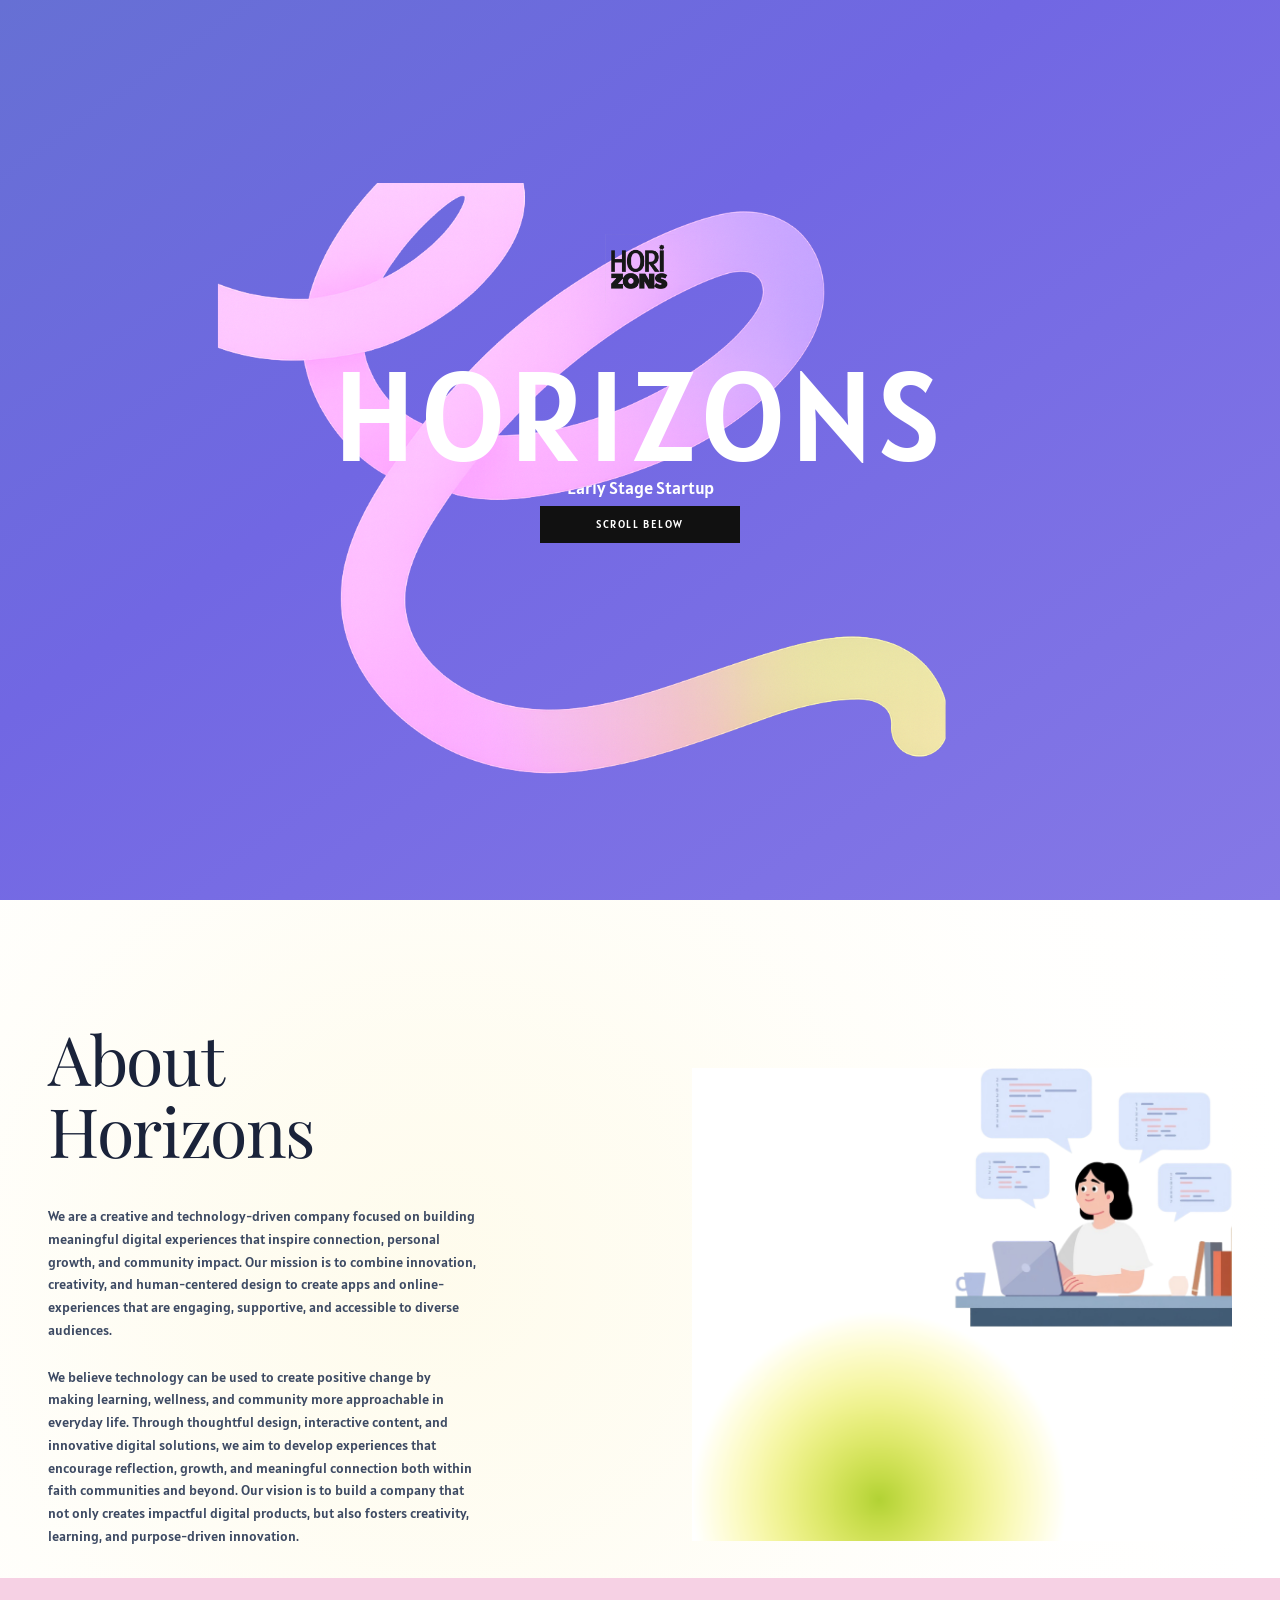
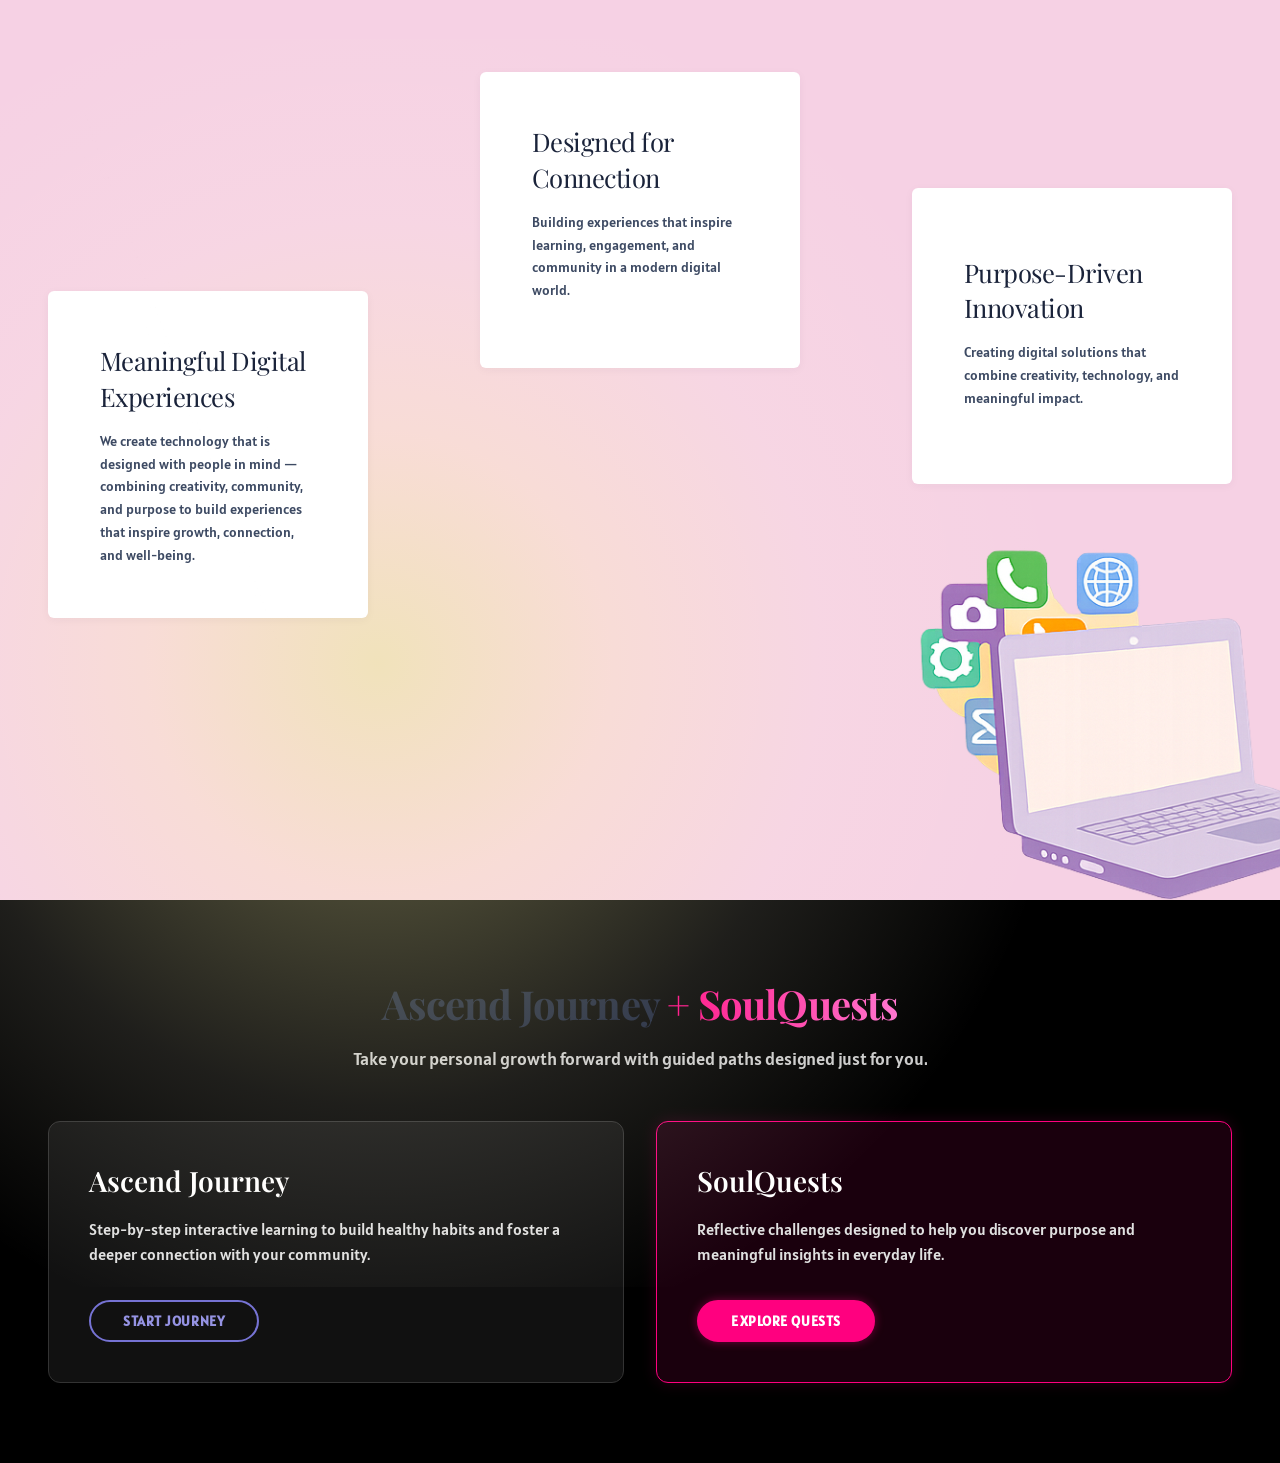
==== index.html @ df5b0296 "Add Ascend Journey section styles" ====
<!DOCTYPE html>
<html lang="en">
  <head>
    <meta charset="UTF-8">
    <meta name="viewport" content="width=device-width, initial-scale=1.0">
    <meta
      name="description"
      content="Horizons — an early stage startup building meaningful digital experiences."
    >
    <title>Horizons</title>

    <link rel="preconnect" href="https://fonts.googleapis.com">
    <link rel="preconnect" href="https://fonts.gstatic.com" crossorigin>
    <link
      href="https://fonts.googleapis.com/css2?family=Alatsi&family=Playfair+Display:wght@400;600;700&display=swap"
      rel="stylesheet"
    >

    <link rel="stylesheet" href="css/variables.css">
    <link rel="stylesheet" href="css/style.css">
    <link rel="stylesheet" href="css/components.css">
    <link rel="stylesheet" href="css/animations.css">
    <link rel="stylesheet" href="css/responsive.css">
  </head>
  <body>
    <main id="main-content">
      <section class="hero" id="hero" aria-labelledby="hero-heading">
        <div class="hero__inner">
          <a class="hero__logo" href="#hero" aria-label="Horizons — back to top">
            <img
              src="assets/images/horizons-logo.png"
              alt="Horizons logo"
              width="56"
              height="56"
            >
          </a>

          <div class="hero__content animate-fade-in">
            <div class="hero__visual">
              <img
                class="hero__ribbon"
                src="assets/images/horizons-brand-shape.png"
                alt=""
                aria-hidden="true"
                width="720"
                height="520"
              >
              <h1 class="hero__title" id="hero-heading">Horizons</h1>
            </div>

            <p class="hero__subtitle">Early Stage Startup</p>

            <a
              class="btn btn--hero btn-hover-transition"
              href="#about-horizons"
            >
              Scroll Below
            </a>
          </div>
        </div>
      </section>

      <section class="about" id="about-horizons" aria-labelledby="about-heading">
        <div class="about__glow" aria-hidden="true"></div>

        <div class="container about__inner">
          <div class="about__content">
            <h2 class="about__heading" id="about-heading">
              <span class="about__heading-line">About</span>
              <span class="about__heading-line">Horizons</span>
            </h2>

            <div class="about__text">
              <p>
                We are a creative and technology-driven company focused on building
                meaningful digital experiences that inspire connection, personal
                growth, and community impact. Our mission is to combine innovation,
                creativity, and human-centered design to create apps and
                online-experiences that are engaging, supportive, and accessible to
                diverse audiences.
              </p>
              <p>
                We believe technology can be used to create positive change by
                making learning, wellness, and community more approachable in
                everyday life. Through thoughtful design, interactive content, and
                innovative digital solutions, we aim to develop experiences that
                encourage reflection, growth, and meaningful connection both within
                faith communities and beyond. Our vision is to build a company that
                not only creates impactful digital products, but also fosters
                creativity, learning, and purpose-driven innovation.
              </p>
            </div>
          </div>

          <figure class="about__media">
            <img
              src="assets/images/about-horizons-illustration.png"
              alt="Illustration of a developer working at a desk with code on screen"
              width="560"
              height="520"
              class="about__illustration"
            >
          </figure>
        </div>
      </section>

      <section class="features" id="features" aria-label="Horizons feature highlights">
        <div class="features__art features__art--phone" aria-hidden="true">
          <img
            class="features__decor"
            src="assets/images/feature-laptop.png"
            alt=""
            width="1536"
            height="1024"
          >
        </div>

        <div class="features__art features__art--laptop" aria-hidden="true">
          <img
            class="features__decor"
            src="assets/images/feature-laptop.png"
            alt=""
            width="1536"
            height="1024"
          >
        </div>

        <div class="container features__inner">
          <div class="features__grid">
            <article class="feature-card feature-card--left animate-card">
              <h3 class="feature-card__title">Meaningful Digital Experiences</h3>
              <p class="feature-card__body">
                We create technology that is designed with people in mind —
                combining creativity, community, and purpose to build experiences
                that inspire growth, connection, and well-being.
              </p>
            </article>

            <article class="feature-card feature-card--center animate-card">
              <h3 class="feature-card__title">Designed for Connection</h3>
              <p class="feature-card__body">
                Building experiences that inspire learning, engagement, and
                community in a modern digital world.
              </p>
            </article>

            <article class="feature-card feature-card--right animate-card">
              <h3 class="feature-card__title">Purpose-Driven Innovation</h3>
              <p class="feature-card__body">
                Creating digital solutions that combine creativity, technology,
                and meaningful impact.
              </p>
            </article>
          </div>
        </div>
      </section>

      <!-- Ascend Journey & SoulQuests Section -->
<section class="ascend-quests" id="ascend-journey" aria-labelledby="ascend-heading">
  <div class="container ascend-quests__inner">
    
    <!-- Section Header -->
    <div class="ascend-quests__header">
      <h2 class="ascend-quests__title" id="ascend-heading">
        Ascend Journey <span class="text-gradient-pink">+ SoulQuests</span>
      </h2>
      <p class="ascend-quests__subtitle">
        Take your personal growth forward with guided paths designed just for you.
      </p>
    </div>

    <!-- Cards Grid -->
    <div class="ascend-quests__grid">
      
      <!-- Ascend Journey Card -->
      <article class="quest-card quest-card--dark">
        <h3 class="quest-card__title">Ascend Journey</h3>
        <p class="quest-card__body">
          Step-by-step interactive learning to build healthy habits and foster a deeper connection with your community.
        </p>
        <a href="#ascend" class="btn btn--outline">Start Journey</a>
      </article>

      <!-- SoulQuests Card -->
      <article class="quest-card quest-card--neon">
        <h3 class="quest-card__title">SoulQuests</h3>
        <p class="quest-card__body">
          Reflective challenges designed to help you discover purpose and meaningful insights in everyday life.
        </p>
        <a href="#quests" class="btn btn--neon-fill">Explore Quests</a>
      </article>

    </div>
  </div>
</section>

    </main>

    <script src="js/main.js" defer></script>
  </body>
</html>
---- css/variables.css ----
/**
 * Horizons Design System — CSS Custom Properties
 * Bright, editorial startup palette aligned with the landing page reference.
 */

:root {
  /* -------------------------------------------------------------------------
     Primary Colors
     ------------------------------------------------------------------------- */
  --color-primary: #7673d4;
  --color-primary-light: #9593e3;
  --color-primary-dark: #5553a8;
  --color-primary-muted: rgba(118, 115, 212, 0.12);

  /* -------------------------------------------------------------------------
     Background Colors
     ------------------------------------------------------------------------- */
  --color-bg-white: #ffffff;
  --color-bg-off-white: #faf9f7;
  --color-bg-primary: var(--color-bg-white);
  --color-bg-secondary: var(--color-bg-off-white);
  --color-bg-tertiary: #f5f3f0;
  --color-bg-elevated: #ffffff;
  --color-bg-overlay: rgba(26, 35, 58, 0.48);

  /* Section-specific backgrounds */
  --color-bg-hero: #8b7fd4;
  --color-bg-hero-gradient: linear-gradient(
    145deg,
    #6b7fd7 0%,
    #8b7fd4 45%,
    #a78bdb 100%
  );
  --color-bg-features: #fdeef4;
  --color-bg-features-gradient: linear-gradient(
    160deg,
    #fff8fb 0%,
    #fdeef4 55%,
    #fce4ec 100%
  );
  --color-bg-cta: #d9eb6a;
  --color-bg-cta-gradient: linear-gradient(
    135deg,
    #e8f56a 0%,
    #d9eb6a 50%,
    #c8e04a 100%
  );

  /* -------------------------------------------------------------------------
     Accent Colors
     ------------------------------------------------------------------------- */
  --color-accent-lavender: #ddd6f8;
  --color-accent-blue: #b5d0f2;
  --color-accent-pink: #f8d0e0;
  --color-accent-yellow: #fef9e0;
  --color-accent-mint: #d4f0e4;
  --color-accent-coral: #fdd5da;

  --color-accent-gradient: linear-gradient(
    135deg,
    var(--color-accent-blue) 0%,
    var(--color-primary-light) 50%,
    var(--color-accent-pink) 100%
  );
  --color-accent-gradient-subtle: linear-gradient(
    160deg,
    rgba(181, 208, 242, 0.22) 0%,
    rgba(248, 208, 224, 0.18) 100%
  );

  /* Illustration / decorative tints from the reference */
  --color-accent-glow-yellow: rgba(254, 249, 224, 0.6);
  --color-accent-glow-pink: rgba(248, 208, 224, 0.32);
  --color-accent-glow-lavender: rgba(221, 214, 248, 0.45);

  /* -------------------------------------------------------------------------
     Typography Colors
     ------------------------------------------------------------------------- */
  --color-text-primary: #1a233a;
  --color-text-secondary: #3d4a63;
  --color-text-muted: #7a8499;
  --color-text-inverse: #ffffff;
  --color-text-on-hero: #ffffff;
  --color-text-on-cta: #1a233a;
  --color-text-accent: var(--color-primary);
  --color-text-link: var(--color-primary-dark);
  --color-text-link-hover: var(--color-primary);

  /* -------------------------------------------------------------------------
     Border Radius
     ------------------------------------------------------------------------- */
  --radius-none: 0;
  --radius-sm: 0.375rem;   /* 6px */
  --radius-md: 0.625rem;   /* 10px */
  --radius-lg: 1rem;       /* 16px */
  --radius-xl: 1.5rem;     /* 24px */
  --radius-2xl: 2rem;      /* 32px */
  --radius-full: 9999px;

  /* -------------------------------------------------------------------------
     Shadows
     ------------------------------------------------------------------------- */
  --shadow-xs: 0 1px 2px rgba(26, 35, 58, 0.06);
  --shadow-sm: 0 2px 8px rgba(26, 35, 58, 0.08);
  --shadow-md: 0 4px 16px rgba(26, 35, 58, 0.1);
  --shadow-lg: 0 8px 32px rgba(26, 35, 58, 0.12);
  --shadow-xl: 0 16px 48px rgba(26, 35, 58, 0.14);
  --shadow-glow-primary: 0 0 32px rgba(139, 127, 212, 0.25);
  --shadow-glow-accent: 0 0 40px rgba(217, 235, 106, 0.3);

  /* -------------------------------------------------------------------------
     Transition Durations
     ------------------------------------------------------------------------- */
  --duration-instant: 100ms;
  --duration-fast: 150ms;
  --duration-normal: 250ms;
  --duration-slow: 400ms;
  --duration-slower: 600ms;

  --ease-default: cubic-bezier(0.4, 0, 0.2, 1);
  --ease-in: cubic-bezier(0.4, 0, 1, 1);
  --ease-out: cubic-bezier(0, 0, 0.2, 1);
  --ease-in-out: cubic-bezier(0.4, 0, 0.2, 1);
  --ease-bounce: cubic-bezier(0.34, 1.56, 0.64, 1);

  /* -------------------------------------------------------------------------
     Container Widths
     ------------------------------------------------------------------------- */
  --container-xs: 480px;
  --container-sm: 640px;
  --container-md: 768px;
  --container-lg: 1024px;
  --container-xl: 1280px;
  --container-2xl: 1440px;
  --container-max: var(--container-xl);
  --container-padding: var(--space-4);

  /* -------------------------------------------------------------------------
     Responsive Spacing Scale
     Base scale — adjusted per breakpoint in responsive.css
     ------------------------------------------------------------------------- */
  --space-0: 0;
  --space-1: 0.25rem;   /* 4px */
  --space-2: 0.5rem;    /* 8px */
  --space-3: 0.75rem;   /* 12px */
  --space-4: 1rem;      /* 16px */
  --space-5: 1.5rem;    /* 24px */
  --space-6: 2rem;      /* 32px */
  --space-7: 2.5rem;    /* 40px */
  --space-8: 3rem;      /* 48px */
  --space-9: 4rem;      /* 64px */
  --space-10: 5rem;     /* 80px */
  --space-11: 6rem;     /* 96px */
  --space-12: 8rem;     /* 128px */

  /* Semantic spacing aliases */
  --space-section-y: var(--space-10);
  --space-section-x: var(--container-padding);
  --space-stack-sm: var(--space-3);
  --space-stack-md: var(--space-5);
  --space-stack-lg: var(--space-8);
  --space-inline-sm: var(--space-2);
  --space-inline-md: var(--space-4);
  --space-inline-lg: var(--space-6);

  /* -------------------------------------------------------------------------
     Typography — Font Families
     ------------------------------------------------------------------------- */
  --font-family-heading: "Playfair Display", Georgia, "Times New Roman", serif;
  --font-family-body: "Alatsi", "Segoe UI", system-ui, -apple-system, sans-serif;
  --font-family-display: "Peace Sans", "Alatsi", "Segoe UI", sans-serif;
  --font-family-base: var(--font-family-body);

  /* -------------------------------------------------------------------------
     Typography Scale
     ------------------------------------------------------------------------- */
  --font-size-xs: 0.75rem;    /* 12px */
  --font-size-sm: 0.875rem;   /* 14px */
  --font-size-base: 1rem;     /* 16px */
  --font-size-md: 1.125rem;   /* 18px */
  --font-size-lg: 1.25rem;    /* 20px */
  --font-size-xl: 1.5rem;     /* 24px */
  --font-size-2xl: 2rem;      /* 32px */
  --font-size-3xl: 2.5rem;    /* 40px */
  --font-size-4xl: 3rem;      /* 48px */
  --font-size-5xl: 3.75rem;   /* 60px */

  --font-weight-regular: 400;
  --font-weight-medium: 500;
  --font-weight-semibold: 600;
  --font-weight-bold: 700;

  --line-height-tight: 1.2;
  --line-height-snug: 1.375;
  --line-height-normal: 1.5;
  --line-height-relaxed: 1.625;
  --line-height-loose: 1.75;

  --letter-spacing-tight: -0.02em;
  --letter-spacing-normal: 0;
  --letter-spacing-wide: 0.04em;
  --letter-spacing-wider: 0.08em;

  /* -------------------------------------------------------------------------
     Borders
     ------------------------------------------------------------------------- */
  --border-width-thin: 1px;
  --border-width-medium: 2px;
  --border-color-default: rgba(26, 35, 58, 0.1);
  --border-color-strong: rgba(26, 35, 58, 0.18);
  --border-color-accent: rgba(123, 94, 167, 0.35);

  /* -------------------------------------------------------------------------
     Z-Index Scale
     ------------------------------------------------------------------------- */
  --z-base: 0;
  --z-dropdown: 100;
  --z-sticky: 200;
  --z-overlay: 300;
  --z-modal: 400;
  --z-toast: 500;
}
---- css/style.css ----
/**
 * Horizons Design System — Global Styles
 * Reset, base typography, layout primitives, and utility classes.
 */

@import url("variables.css");

@font-face {
  font-family: "Peace Sans";
  src:
    local("Peace Sans"),
    url("../assets/fonts/PeaceSans.woff2") format("woff2"),
    url("../assets/fonts/PeaceSans.woff") format("woff");
  font-weight: 400;
  font-style: normal;
  font-display: swap;
}

/* ==========================================================================
   CSS Reset
   ========================================================================== */

*,
*::before,
*::after {
  box-sizing: border-box;
  margin: 0;
  padding: 0;
}

html {
  scroll-behavior: smooth;
  -webkit-text-size-adjust: 100%;
  text-size-adjust: 100%;
}

body {
  min-height: 100vh;
  font-family: var(--font-family-base);
  font-size: var(--font-size-base);
  font-weight: var(--font-weight-regular);
  line-height: var(--line-height-normal);
  color: var(--color-text-primary);
  background-color: var(--color-bg-primary);
  -webkit-font-smoothing: antialiased;
  -moz-osx-font-smoothing: grayscale;
  overflow-x: hidden;
}

img,
picture,
video,
canvas,
svg {
  display: block;
  max-width: 100%;
  height: auto;
}

input,
button,
textarea,
select {
  font: inherit;
  color: inherit;
}

button {
  cursor: pointer;
  border: none;
  background: none;
}

a {
  color: inherit;
  text-decoration: none;
}

ul,
ol {
  list-style: none;
}

h1,
h2,
h3,
h4,
h5,
h6 {
  overflow-wrap: break-word;
}

p {
  overflow-wrap: break-word;
}

/* Remove default focus outline — replaced with accessible custom styles */
:focus {
  outline: none;
}

:focus-visible {
  outline: 2px solid var(--color-primary);
  outline-offset: 3px;
}

/* ==========================================================================
   Typography Defaults
   ========================================================================== */

h1,
.h1 {
  font-family: var(--font-family-heading);
  font-size: var(--font-size-4xl);
  font-weight: var(--font-weight-bold);
  line-height: var(--line-height-tight);
  letter-spacing: var(--letter-spacing-tight);
  color: var(--color-text-primary);
}

h2,
.h2 {
  font-family: var(--font-family-heading);
  font-size: var(--font-size-3xl);
  font-weight: var(--font-weight-bold);
  line-height: var(--line-height-tight);
  letter-spacing: var(--letter-spacing-tight);
  color: var(--color-text-primary);
}

h3,
.h3 {
  font-family: var(--font-family-heading);
  font-size: var(--font-size-2xl);
  font-weight: var(--font-weight-semibold);
  line-height: var(--line-height-snug);
  color: var(--color-text-primary);
}

h4,
.h4 {
  font-family: var(--font-family-heading);
  font-size: var(--font-size-xl);
  font-weight: var(--font-weight-semibold);
  line-height: var(--line-height-snug);
  color: var(--color-text-primary);
}

h5,
.h5 {
  font-family: var(--font-family-heading);
  font-size: var(--font-size-lg);
  font-weight: var(--font-weight-medium);
  line-height: var(--line-height-normal);
  color: var(--color-text-primary);
}

h6,
.h6 {
  font-family: var(--font-family-heading);
  font-size: var(--font-size-md);
  font-weight: var(--font-weight-medium);
  line-height: var(--line-height-normal);
  color: var(--color-text-secondary);
}

p {
  font-size: var(--font-size-base);
  line-height: var(--line-height-relaxed);
  color: var(--color-text-secondary);
}

/* ==========================================================================
   Links
   ========================================================================== */

a:not([class]) {
  color: var(--color-text-link);
  text-decoration: underline;
  text-underline-offset: 3px;
  transition: color var(--duration-fast) var(--ease-default);
}

a:not([class]):hover {
  color: var(--color-text-link-hover);
}

/* ==========================================================================
   Images
   ========================================================================== */

img {
  border-radius: var(--radius-md);
}

img.img-cover {
  width: 100%;
  height: 100%;
  object-fit: cover;
}

img.img-contain {
  width: 100%;
  height: 100%;
  object-fit: contain;
}

/* ==========================================================================
   Buttons (Base Reset — component styles in components.css)
   ========================================================================== */

button {
  display: inline-flex;
  align-items: center;
  justify-content: center;
  gap: var(--space-2);
}

button:disabled {
  cursor: not-allowed;
  opacity: 0.5;
}

/* ==========================================================================
   Lists
   ========================================================================== */

ul:not([class]),
ol:not([class]) {
  padding-left: var(--space-5);
}

ul:not([class]) {
  list-style: disc;
}

ol:not([class]) {
  list-style: decimal;
}

li:not([class]) {
  margin-bottom: var(--space-2);
  color: var(--color-text-secondary);
}

/* ==========================================================================
   Section Spacing
   ========================================================================== */

section {
  padding-block: var(--space-section-y);
  padding-inline: var(--space-section-x);
}

.features {
  padding: 0;
}

/* ==========================================================================
   Container
   ========================================================================== */

.container {
  width: 100%;
  max-width: var(--container-max);
  margin-inline: auto;
  padding-inline: var(--container-padding);
}

.container--sm {
  max-width: var(--container-sm);
}

.container--md {
  max-width: var(--container-md);
}

.container--lg {
  max-width: var(--container-lg);
}

.container--xl {
  max-width: var(--container-xl);
}

.container--2xl {
  max-width: var(--container-2xl);
}

.container--fluid {
  max-width: none;
}

/* ==========================================================================
   Utility Classes — Layout
   ========================================================================== */

.flex {
  display: flex;
}

.inline-flex {
  display: inline-flex;
}

.grid {
  display: grid;
}

.flex-col {
  flex-direction: column;
}

.flex-wrap {
  flex-wrap: wrap;
}

.items-center {
  align-items: center;
}

.items-start {
  align-items: flex-start;
}

.items-end {
  align-items: flex-end;
}

.justify-center {
  justify-content: center;
}

.justify-between {
  justify-content: space-between;
}

.justify-start {
  justify-content: flex-start;
}

.justify-end {
  justify-content: flex-end;
}

.gap-1 { gap: var(--space-1); }
.gap-2 { gap: var(--space-2); }
.gap-3 { gap: var(--space-3); }
.gap-4 { gap: var(--space-4); }
.gap-5 { gap: var(--space-5); }
.gap-6 { gap: var(--space-6); }
.gap-8 { gap: var(--space-8); }

.w-full {
  width: 100%;
}

.h-full {
  height: 100%;
}

.relative {
  position: relative;
}

.absolute {
  position: absolute;
}

.sr-only {
  position: absolute;
  width: 1px;
  height: 1px;
  padding: 0;
  margin: -1px;
  overflow: hidden;
  clip: rect(0, 0, 0, 0);
  white-space: nowrap;
  border: 0;
}

/* ==========================================================================
   Utility Classes — Typography
   ========================================================================== */

.text-xs { font-size: var(--font-size-xs); }
.text-sm { font-size: var(--font-size-sm); }
.text-base { font-size: var(--font-size-base); }
.text-md { font-size: var(--font-size-md); }
.text-lg { font-size: var(--font-size-lg); }
.text-xl { font-size: var(--font-size-xl); }
.text-2xl { font-size: var(--font-size-2xl); }
.text-3xl { font-size: var(--font-size-3xl); }

.text-primary { color: var(--color-text-primary); }
.text-secondary { color: var(--color-text-secondary); }
.text-muted { color: var(--color-text-muted); }
.text-accent { color: var(--color-text-accent); }
.text-inverse { color: var(--color-text-inverse); }

.font-regular { font-weight: var(--font-weight-regular); }
.font-medium { font-weight: var(--font-weight-medium); }
.font-semibold { font-weight: var(--font-weight-semibold); }
.font-bold { font-weight: var(--font-weight-bold); }

.text-center { text-align: center; }
.text-left { text-align: left; }
.text-right { text-align: right; }

.uppercase {
  text-transform: uppercase;
  letter-spacing: var(--letter-spacing-wide);
}

.truncate {
  overflow: hidden;
  text-overflow: ellipsis;
  white-space: nowrap;
}

/* ==========================================================================
   Utility Classes — Spacing
   ========================================================================== */

.mt-0 { margin-top: var(--space-0); }
.mt-2 { margin-top: var(--space-2); }
.mt-4 { margin-top: var(--space-4); }
.mt-6 { margin-top: var(--space-6); }
.mt-8 { margin-top: var(--space-8); }

.mb-0 { margin-bottom: var(--space-0); }
.mb-2 { margin-bottom: var(--space-2); }
.mb-4 { margin-bottom: var(--space-4); }
.mb-6 { margin-bottom: var(--space-6); }
.mb-8 { margin-bottom: var(--space-8); }

.mx-auto {
  margin-inline: auto;
}

.p-0 { padding: var(--space-0); }
.p-4 { padding: var(--space-4); }
.p-6 { padding: var(--space-6); }
.p-8 { padding: var(--space-8); }

/* ==========================================================================
   Utility Classes — Visibility & Display
   ========================================================================== */

.hidden {
  display: none;
}

.block {
  display: block;
}

.inline-block {
  display: inline-block;
}

/* ==========================================================================
   Utility Classes — Background & Border
   ========================================================================== */

.bg-primary { background-color: var(--color-bg-primary); }
.bg-secondary { background-color: var(--color-bg-secondary); }
.bg-tertiary { background-color: var(--color-bg-tertiary); }
.bg-elevated { background-color: var(--color-bg-elevated); }

.rounded-sm { border-radius: var(--radius-sm); }
.rounded-md { border-radius: var(--radius-md); }
.rounded-lg { border-radius: var(--radius-lg); }
.rounded-xl { border-radius: var(--radius-xl); }
.rounded-full { border-radius: var(--radius-full); }

.border {
  border: var(--border-width-thin) solid var(--border-color-default);
}

.shadow-sm { box-shadow: var(--shadow-sm); }
.shadow-md { box-shadow: var(--shadow-md); }
.shadow-lg { box-shadow: var(--shadow-lg); }
---- css/components.css ----
/**
 * Horizons Design System — Reusable Components
 * Buttons, cards, section headings, badges, and layout containers.
 */

@import url("variables.css");

/* ==========================================================================
   Buttons
   ========================================================================== */

.btn {
  display: inline-flex;
  align-items: center;
  justify-content: center;
  gap: var(--space-2);
  padding: var(--space-3) var(--space-6);
  font-size: var(--font-size-sm);
  font-weight: var(--font-weight-semibold);
  line-height: 1;
  letter-spacing: var(--letter-spacing-wide);
  text-transform: uppercase;
  text-decoration: none;
  white-space: nowrap;
  border-radius: var(--radius-full);
  border: var(--border-width-medium) solid transparent;
  cursor: pointer;
  transition:
    background-color var(--duration-normal) var(--ease-default),
    color var(--duration-normal) var(--ease-default),
    border-color var(--duration-normal) var(--ease-default),
    box-shadow var(--duration-normal) var(--ease-default),
    transform var(--duration-normal) var(--ease-default);
}

.btn:focus-visible {
  outline: 2px solid var(--color-primary);
  outline-offset: 3px;
}

/* Primary */
.btn--primary {
  color: var(--color-text-primary);
  background: var(--color-accent-gradient);
  border-color: transparent;
  box-shadow: var(--shadow-glow-primary);
}

.btn--primary:hover {
  box-shadow: var(--shadow-glow-primary), var(--shadow-md);
}

/* Secondary */
.btn--secondary {
  color: var(--color-text-primary);
  background-color: transparent;
  border-color: var(--border-color-strong);
}

.btn--secondary:hover {
  border-color: var(--color-primary);
  background-color: var(--color-primary-muted);
}

/* Outline */
.btn--outline {
  color: var(--color-primary-light);
  background-color: transparent;
  border-color: var(--color-primary);
}

.btn--outline:hover {
  color: var(--color-text-primary);
  background-color: var(--color-primary);
}

/* Ghost */
.btn--ghost {
  color: var(--color-text-secondary);
  background-color: transparent;
  border-color: transparent;
}

.btn--ghost:hover {
  color: var(--color-text-primary);
  background-color: var(--color-bg-elevated);
}

/* Sizes */
.btn--sm {
  padding: var(--space-2) var(--space-4);
  font-size: var(--font-size-xs);
}

.btn--lg {
  padding: var(--space-4) var(--space-8);
  font-size: var(--font-size-base);
}

.btn--icon {
  padding: var(--space-3);
  border-radius: var(--radius-md);
}

.btn--block {
  width: 100%;
}

.btn:disabled,
.btn[aria-disabled="true"] {
  opacity: 0.45;
  cursor: not-allowed;
  pointer-events: none;
}

/* --------------------------------------------------------------------------
   Hero button
   -------------------------------------------------------------------------- */
.btn--hero {
  margin-top: 0.375rem;
  padding: 0.8125rem 2.75rem;
  min-width: 12.5rem;
  font-family: var(--font-family-body);
  font-size: 0.6875rem;
  font-weight: var(--font-weight-regular);
  letter-spacing: 0.14em;
  color: #ffffff;
  background-color: #111111;
  border: none;
  border-radius: 0;
  box-shadow: none;
}

.btn--hero:hover {
  background-color: #222222;
}

.btn--hero:focus-visible {
  outline: 2px solid #ffffff;
  outline-offset: 3px;
}

/* ==========================================================================
   Hero Section
   ========================================================================== */

.hero {
  position: relative;
  display: flex;
  min-height: 100vh;
  min-height: 100dvh;
  padding: 0;
  overflow: hidden;
  background-color: #7167e3;
  background-image: linear-gradient(
    145deg,
    #6670d4 0%,
    #7167e3 40%,
    #8578e6 100%
  );
}

.hero__inner {
  position: relative;
  display: flex;
  flex: 1;
  flex-direction: column;
  align-items: center;
  justify-content: center;
  width: 100%;
  padding: 1rem 1.25rem;
}

.hero__logo {
  position: absolute;
  top: calc(50% - 13.5rem);
  left: 50%;
  z-index: 3;
  transform: translateX(-50%);
}

.hero__logo img {
  display: block;
  width: 4.32rem;
  height: auto;
  border-radius: 0;
  mix-blend-mode: multiply;
}

.hero__content {
  display: flex;
  flex-direction: column;
  align-items: center;
  width: 100%;
  max-width: 50rem;
  max-height: 44vh;
  margin-top: 0;
  text-align: center;
}

.hero__visual {
  position: relative;
  display: flex;
  align-items: center;
  justify-content: center;
  width: 100%;
  max-width: 42rem;
  min-height: 6.5rem;
}

.hero__ribbon {
  position: absolute;
  top: 50%;
  left: 50%;
  z-index: 0;
  width: min(45.5rem, 93%);
  max-width: none;
  height: auto;
  border-radius: 0;
  object-fit: contain;
  object-position: center 65%;
  clip-path: inset(18% 0 0 0);
  mix-blend-mode: multiply;
  transform: translate(-58%, -50%);
  pointer-events: none;
  animation: ribbon-float 7s ease-in-out infinite;
}

.hero__title {
  position: relative;
  z-index: 1;
  margin: 0;
  font-family: var(--font-family-display);
  font-size: clamp(3.45rem, 16vw, 8rem);
  font-weight: 400;
  line-height: 0.92;
  letter-spacing: 0.045em;
  text-transform: uppercase;
  color: #ffffff;
}

.hero__subtitle {
  margin: 0;
  font-family: var(--font-family-body);
  font-size: clamp(0.9375rem, 2vw, 1.125rem);
  font-weight: 400;
  line-height: 1.4;
  color: #ffffff;
}

/* ==========================================================================
   About Horizons Section
   ========================================================================== */

.about {
  position: relative;
  padding: 0;
  overflow: hidden;
  background-color: var(--color-bg-white);
}

.about__glow {
  position: absolute;
  bottom: -48%;
  left: -32%;
  z-index: 0;
  width: min(106rem, 150vw);
  height: min(92rem, 115vw);
  background: radial-gradient(
    circle at center,
    var(--color-accent-glow-yellow) 0%,
    rgba(254, 249, 224, 0.42) 22%,
    rgba(254, 249, 224, 0.18) 42%,
    rgba(254, 249, 224, 0.06) 58%,
    transparent 78%
  );
  pointer-events: none;
}

.about__inner {
  position: relative;
  z-index: 1;
  display: grid;
  grid-template-columns: minmax(0, 1fr) minmax(0, 1fr);
  gap: var(--space-8);
  align-items: center;
  padding-top: clamp(6.75rem, calc(9vw + 1.25rem), 10.75rem);
  padding-bottom: clamp(5.5rem, 9vw, 9.5rem);
}

.about__content {
  max-width: 26.875rem;
}

.about__heading {
  margin: 0 0 var(--space-7);
  font-family: var(--font-family-heading);
  font-size: clamp(2.75rem, 5.5vw, 4.25rem);
  font-weight: var(--font-weight-regular);
  line-height: 1.05;
  letter-spacing: var(--letter-spacing-tight);
  color: var(--color-text-primary);
}

.about__heading-line {
  display: block;
}

.about__text {
  display: flex;
  flex-direction: column;
  gap: var(--space-5);
}

.about__text p {
  margin: 0;
  font-family: var(--font-family-body);
  font-size: var(--font-size-sm);
  font-weight: var(--font-weight-regular);
  line-height: var(--line-height-relaxed);
  color: var(--color-text-secondary);
}

.about__media {
  display: flex;
  align-items: flex-start;
  justify-content: center;
  max-height: 32rem;
  margin: 0;
  overflow: hidden;
}

.about__illustration {
  display: block;
  width: min(100%, 42.1rem);
  margin-inline: auto;
  border-radius: 0;
  object-fit: contain;
  object-position: top center;
  transform: translate(1.25rem, calc(0.875rem + 25px));
}

/* ==========================================================================
   Feature Cards Section
   ========================================================================== */

.features {
  position: relative;
  margin-top: -4.5rem;
  padding: 0;
  overflow-x: clip;
  overflow-y: visible;
  background-color: #f6d1e4;
  --feature-card-width: 27.5rem;
  --feature-card-gap: 7rem;
  --feature-card-padding: 3.25rem;
  --feature-art-width: 92rem;
  --feature-phone-width: calc(var(--feature-art-width) * 0.36 * 1.08);
  --feature-phone-height: calc(var(--feature-art-width) * 0.667 * 0.56 * 1.08);
  --feature-laptop-width: calc(var(--feature-art-width) * 0.36);
  --feature-laptop-height: calc(var(--feature-art-width) * 0.667 * 0.42);
  /* Fixed anchors — decoupled from card width so cards can resize independently */
  --feature-phone-left-offset: 40.25rem;
  --feature-phone-left-ratio: 0.42;
  padding-bottom: clamp(8rem, 14vw, 12rem);
}

.features::before {
  content: "";
  position: absolute;
  bottom: -42%;
  left: -28%;
  z-index: 0;
  width: min(92rem, 135vw);
  height: min(78rem, 100vw);
  background: radial-gradient(
    circle at center,
    rgba(232, 255, 120, 0.38) 0%,
    rgba(254, 249, 180, 0.28) 24%,
    rgba(254, 249, 224, 0.12) 46%,
    transparent 72%
  );
  pointer-events: none;
}

.features__art {
  position: absolute;
  overflow: hidden;
  pointer-events: none;
}

.features__art--phone {
  top: clamp(6.75rem, 12vw, 9.75rem);
  left: calc(
    50% -
    var(--feature-phone-left-offset) -
    var(--feature-phone-width) * var(--feature-phone-left-ratio)
  );
  z-index: 3;
  width: var(--feature-phone-width);
  height: var(--feature-phone-height);
  transform: rotate(-20deg);
  transform-origin: 62% 68%;
}

.features__art--laptop {
  top: unset;
  right: 0;
  bottom: 0;
  left: unset;
  z-index: 0;
  width: var(--feature-laptop-width);
  height: var(--feature-laptop-height);
}

.features__decor {
  display: block;
  width: var(--feature-art-width);
  max-width: none;
  height: auto;
  border-radius: 0;
}

.features__art--laptop .features__decor {
  position: absolute;
  right: 0;
  bottom: 0;
  width: var(--feature-art-width);
  margin: 0;
}

.features__inner {
  position: relative;
  z-index: 1;
  padding-block: clamp(9rem, 13vw, 12.5rem) clamp(5rem, 8vw, 7rem);
}

.features__grid {
  display: grid;
  grid-template-columns: repeat(3, minmax(0, var(--feature-card-width)));
  justify-content: center;
  gap: var(--feature-card-gap);
  align-items: start;
  max-width: calc((var(--feature-card-width) * 3) + (var(--feature-card-gap) * 2));
  margin-inline: auto;
}

.feature-card {
  position: relative;
  z-index: 2;
  display: flex;
  flex-direction: column;
  gap: var(--space-4);
  width: 100%;
  max-width: var(--feature-card-width);
  min-height: 18.5rem;
  padding: var(--feature-card-padding);
  background-color: var(--color-bg-white);
  border: none;
  border-radius: var(--radius-sm);
  box-shadow: 0 2px 10px rgba(26, 35, 58, 0.045);
}

.feature-card__title {
  margin: 0;
  font-family: var(--font-family-heading);
  font-size: clamp(1.35rem, 2vw, 1.75rem);
  font-weight: var(--font-weight-regular);
  line-height: var(--line-height-snug);
  letter-spacing: var(--letter-spacing-tight);
  text-align: left;
  color: var(--color-text-primary);
}

.feature-card__body {
  margin: 0;
  font-family: var(--font-family-body);
  font-size: var(--font-size-sm);
  font-weight: var(--font-weight-regular);
  line-height: var(--line-height-relaxed);
  color: var(--color-text-secondary);
}

.feature-card--left {
  justify-self: center;
  z-index: 1;
  margin-top: calc(7rem + 35px);
}

.feature-card--center {
  justify-self: center;
  margin-top: -4.5rem;
}

.feature-card--right {
  justify-self: center;
  margin-top: 2.75rem;
  padding-block: calc(var(--feature-card-padding) + 0.9rem);
}

/* ==========================================================================
   Cards
   ========================================================================== */

.card {
  display: flex;
  flex-direction: column;
  gap: var(--space-4);
  padding: var(--space-6);
  background-color: var(--color-bg-secondary);
  border: var(--border-width-thin) solid var(--border-color-default);
  border-radius: var(--radius-xl);
  box-shadow: var(--shadow-sm);
  transition:
    border-color var(--duration-normal) var(--ease-default),
    box-shadow var(--duration-normal) var(--ease-default),
    transform var(--duration-normal) var(--ease-default);
}

.card--elevated {
  background-color: var(--color-bg-elevated);
  box-shadow: var(--shadow-md);
}

.card--gradient {
  background: var(--color-accent-gradient-subtle);
  border-color: var(--border-color-accent);
}

.card__header {
  display: flex;
  flex-direction: column;
  gap: var(--space-2);
}

.card__body {
  flex: 1;
  color: var(--color-text-secondary);
  font-size: var(--font-size-sm);
  line-height: var(--line-height-relaxed);
}

.card__footer {
  display: flex;
  align-items: center;
  gap: var(--space-3);
  padding-top: var(--space-4);
  border-top: var(--border-width-thin) solid var(--border-color-default);
}

.card__title {
  font-size: var(--font-size-lg);
  font-weight: var(--font-weight-semibold);
  color: var(--color-text-primary);
  line-height: var(--line-height-snug);
}

.card__subtitle {
  font-size: var(--font-size-sm);
  color: var(--color-text-muted);
}

/* ==========================================================================
   Section Titles
   ========================================================================== */

.section-title {
  font-family: var(--font-family-heading);
  font-size: var(--font-size-3xl);
  font-weight: var(--font-weight-bold);
  line-height: var(--line-height-tight);
  letter-spacing: var(--letter-spacing-tight);
  color: var(--color-text-primary);
}

.section-title--center {
  text-align: center;
}

.section-title--gradient {
  background: var(--color-accent-gradient);
  -webkit-background-clip: text;
  background-clip: text;
  -webkit-text-fill-color: transparent;
  color: transparent;
}

/* ==========================================================================
   Section Subtitles
   ========================================================================== */

.section-subtitle {
  font-size: var(--font-size-md);
  font-weight: var(--font-weight-regular);
  line-height: var(--line-height-relaxed);
  color: var(--color-text-secondary);
  max-width: 60ch;
}

.section-subtitle--center {
  text-align: center;
  margin-inline: auto;
}

.section-subtitle--accent {
  font-size: var(--font-size-sm);
  font-weight: var(--font-weight-semibold);
  letter-spacing: var(--letter-spacing-wider);
  text-transform: uppercase;
  color: var(--color-text-accent);
}

/* Section header group — title + subtitle wrapper */
.section-header {
  display: flex;
  flex-direction: column;
  gap: var(--space-3);
  margin-bottom: var(--space-8);
}

.section-header--center {
  align-items: center;
  text-align: center;
}

/* ==========================================================================
   Badges
   ========================================================================== */

.badge {
  display: inline-flex;
  align-items: center;
  gap: var(--space-1);
  padding: var(--space-1) var(--space-3);
  font-size: var(--font-size-xs);
  font-weight: var(--font-weight-semibold);
  line-height: 1;
  letter-spacing: var(--letter-spacing-wide);
  text-transform: uppercase;
  border-radius: var(--radius-full);
  border: var(--border-width-thin) solid transparent;
  white-space: nowrap;
}

.badge--primary {
  color: var(--color-primary-light);
  background-color: var(--color-primary-muted);
  border-color: var(--border-color-accent);
}

.badge--accent {
  color: var(--color-accent-cyan);
  background-color: rgba(0, 229, 255, 0.1);
  border-color: rgba(0, 229, 255, 0.3);
}

.badge--neutral {
  color: var(--color-text-secondary);
  background-color: var(--color-bg-elevated);
  border-color: var(--border-color-default);
}

.badge--outline {
  color: var(--color-text-primary);
  background-color: transparent;
  border-color: var(--border-color-strong);
}

.badge--dot::before {
  content: "";
  display: inline-block;
  width: 6px;
  height: 6px;
  border-radius: var(--radius-full);
  background-color: currentColor;
}

/* ==========================================================================
   Containers (Component Variants)
   ========================================================================== */

.content-container {
  width: 100%;
  max-width: var(--container-max);
  margin-inline: auto;
  padding-inline: var(--container-padding);
}

.content-container--narrow {
  max-width: var(--container-md);
}

.content-container--wide {
  max-width: var(--container-2xl);
}

.section-container {
  width: 100%;
  padding-block: var(--space-section-y);
  padding-inline: var(--space-section-x);
}

.section-container--dark {
  background-color: var(--color-bg-primary);
}

.section-container--alt {
  background-color: var(--color-bg-secondary);
}

.section-container__inner {
  width: 100%;
  max-width: var(--container-max);
  margin-inline: auto;
}


/* =========================================
   Ascend Journey & SoulQuests Section
   ========================================= */

.ascend-quests {
  padding: 5rem 0;
  background-color: #000000; /* Deep black background */
  color: #ffffff;
}

.ascend-quests__header {
  margin-bottom: 3rem;
  text-align: center;
}

.ascend-quests__title {
  font-family: 'Playfair Display', serif;
  font-size: 2.5rem;
  margin-bottom: 1rem;
}

/* Neon Pink Gradient Text */
.text-gradient-pink {
  background: linear-gradient(90deg, #ff007f, #ff71ce);
  -webkit-background-clip: text;
  -webkit-text-fill-color: transparent;
  font-weight: 700;
}

.ascend-quests__subtitle {
  font-family: 'Alatsi', sans-serif;
  font-size: 1.125rem;
  color: #cccccc;
}

/* Responsive Grid Setup */
.ascend-quests__grid {
  display: grid;
  grid-template-columns: 1fr;
  gap: 2rem;
}

/* Switches to two columns on larger screens */
@media (min-width: 768px) {
  .ascend-quests__grid {
    grid-template-columns: 1fr 1fr;
  }
}

/* Base Card Styling */
.quest-card {
  border-radius: 12px;
  padding: 2.5rem;
  text-align: left;
  transition: transform 0.3s ease, box-shadow 0.3s ease;
}

.quest-card:hover {
  transform: translateY(-5px);
}

.quest-card__title {
  font-family: 'Playfair Display', serif;
  font-size: 1.75rem;
  margin-bottom: 1rem;
  color: #ffffff;
}

.quest-card__body {
  font-family: 'Alatsi', sans-serif;
  font-size: 1rem;
  line-height: 1.6;
  color: #e0e0e0;
  margin-bottom: 2rem;
}

/* Specific Card Themes */
.quest-card--dark {
  background-color: #111111;
  border: 1px solid #333333;
}

.quest-card--neon {
  background-color: #1a000d;
  border: 1px solid #ff007f;
  box-shadow: 0 0 15px rgba(255, 0, 127, 0.15);
}

.quest-card--neon:hover {
  box-shadow: 0 10px 25px rgba(255, 0, 127, 0.3);
}

/* Button Styles */
.btn--neon-fill {
  background-color: #ff007f;
  color: #ffffff;
  border-color: #ff007f;
  box-shadow: 0 0 10px rgba(255, 0, 127, 0.4);
}

.btn--neon-fill:hover {
  background-color: #e60073;
  border-color: #e60073;
  box-shadow: 0 0 20px rgba(255, 0, 127, 0.8);
  color: #ffffff;
}
---- css/animations.css ----
/**
 * Horizons Design System — Reusable Animations
 * Keyframe definitions only. Apply via JS or utility classes when needed.
 */

@import url("variables.css");

/* ==========================================================================
   Keyframe Animations
   ========================================================================== */

@keyframes fade-up {
  from {
    opacity: 0;
    transform: translateY(24px);
  }

  to {
    opacity: 1;
    transform: translateY(0);
  }
}

@keyframes fade-in {
  from {
    opacity: 0;
  }

  to {
    opacity: 1;
  }
}

@keyframes slide-left {
  from {
    opacity: 0;
    transform: translateX(32px);
  }

  to {
    opacity: 1;
    transform: translateX(0);
  }
}

@keyframes slide-right {
  from {
    opacity: 0;
    transform: translateX(-32px);
  }

  to {
    opacity: 1;
    transform: translateX(0);
  }
}

@keyframes zoom-in {
  from {
    opacity: 0;
    transform: scale(0.92);
  }

  to {
    opacity: 1;
    transform: scale(1);
  }
}

@keyframes hover-lift {
  from {
    transform: translateY(0);
    box-shadow: var(--shadow-sm);
  }

  to {
    transform: translateY(-6px);
    box-shadow: var(--shadow-lg);
  }
}

@keyframes button-hover-pulse {
  0% {
    box-shadow: var(--shadow-glow-primary);
  }

  50% {
    box-shadow: var(--shadow-glow-primary), var(--shadow-md);
  }

  100% {
    box-shadow: var(--shadow-glow-primary);
  }
}

@keyframes ribbon-float {
  0%,
  100% {
    transform: translate(-58%, -50%);
  }

  50% {
    transform: translate(-58%, calc(-50% - 8px));
  }
}

/* ==========================================================================
   Animation Utility Classes (defined, not applied to any element yet)
   ========================================================================== */

.animate-fade-up {
  animation: fade-up var(--duration-slow) var(--ease-out) both;
}

.animate-fade-in {
  animation: fade-in var(--duration-slow) var(--ease-out) both;
}

.animate-slide-left {
  animation: slide-left var(--duration-slow) var(--ease-out) both;
}

.animate-slide-right {
  animation: slide-right var(--duration-slow) var(--ease-out) both;
}

.animate-zoom-in {
  animation: zoom-in var(--duration-slow) var(--ease-out) both;
}

/* Hover lift — applied to interactive elements when needed */
.hover-lift {
  transition:
    transform var(--duration-normal) var(--ease-default),
    box-shadow var(--duration-normal) var(--ease-default);
}

.hover-lift:hover {
  transform: translateY(-6px);
  box-shadow: var(--shadow-lg);
}

/* Button hover transition — applied to .btn when needed */
.btn-hover-transition {
  transition:
    background-color var(--duration-normal) var(--ease-default),
    color var(--duration-normal) var(--ease-default),
    border-color var(--duration-normal) var(--ease-default),
    box-shadow var(--duration-normal) var(--ease-default),
    transform var(--duration-fast) var(--ease-default);
}

.btn-hover-transition:hover {
  transform: translateY(-2px);
}

.btn-hover-transition:active {
  transform: translateY(0);
}

/* ==========================================================================
   Animation Timing Modifiers
   ========================================================================== */

.animate-delay-100 { animation-delay: 100ms; }
.animate-delay-200 { animation-delay: 200ms; }
.animate-delay-300 { animation-delay: 300ms; }
.animate-delay-400 { animation-delay: 400ms; }
.animate-delay-500 { animation-delay: 500ms; }

.animate-duration-fast { animation-duration: var(--duration-fast); }
.animate-duration-normal { animation-duration: var(--duration-normal); }
.animate-duration-slow { animation-duration: var(--duration-slow); }
.animate-duration-slower { animation-duration: var(--duration-slower); }

/* ==========================================================================
   Reduced Motion — Accessibility
   ========================================================================== */

@media (prefers-reduced-motion: reduce) {
  *,
  *::before,
  *::after {
    animation-duration: 0.01ms !important;
    animation-iteration-count: 1 !important;
    transition-duration: 0.01ms !important;
    scroll-behavior: auto !important;
  }
}
---- css/responsive.css ----
/**
 * Horizons Design System — Responsive Breakpoints
 * Mobile-first overrides. Add section-specific rules inside each block.
 *
 * Breakpoint reference:
 *   Mobile  — default (< 768px)
 *   Tablet  — 768px and up
 *   Laptop  — 1024px and up
 *   Desktop — 1280px and up
 */

/* ==========================================================================
   Mobile (default — base styles live in style.css & variables.css)
   ========================================================================== */

@media (max-width: 767px) {
  .hero__logo {
    top: calc(50% - 11rem);
  }

  .hero__logo img {
    width: 3.6rem;
  }

  .hero__content {
    max-height: 46vh;
  }

  .hero__ribbon {
    width: 93%;
    clip-path: inset(20% 0 0 0);
  }

  .hero__title {
    font-size: clamp(2.95rem, 14.5vw, 3.75rem);
  }

  .btn--hero {
    width: 100%;
    max-width: 16rem;
  }

  .about__inner {
    grid-template-columns: 1fr;
    gap: var(--space-9);
    padding-top: clamp(5.75rem, calc(12vw + 1.25rem), 8.25rem);
    padding-bottom: clamp(4.5rem, 12vw, 7rem);
  }

  .about__content {
    max-width: none;
  }

  .about__heading {
    margin-bottom: var(--space-6);
    font-size: clamp(2.5rem, 10vw, 3.25rem);
  }

  .about__media {
    max-height: 27.5rem;
  }

  .about__illustration {
    transform: translate(0.75rem, calc(0.5rem + 25px));
  }

  .about__glow {
    bottom: -26%;
    left: -45%;
    width: 48rem;
    height: 42rem;
  }

  .features__art--phone {
    top: clamp(4.75rem, 10vw, 6.25rem);
    left: calc(50% - var(--feature-phone-width) * 0.68);
    z-index: 3;
    width: min(var(--feature-phone-width), 92vw);
    height: min(var(--feature-phone-height), 74vw);
    transform: rotate(-20deg);
    transform-origin: 62% 68%;
  }

  .features__art--laptop {
    top: unset;
    right: 0;
    bottom: 0;
    left: unset;
    z-index: 0;
    width: min(var(--feature-laptop-width), 78vw);
    height: min(var(--feature-laptop-height), 56vw);
    transform: none;
  }

  .features__art--laptop .features__decor {
    position: absolute;
    right: 0;
    bottom: 0;
    width: min(var(--feature-art-width), 130vw);
    margin: 0;
  }

  .features__art--phone .features__decor {
    width: min(var(--feature-art-width), 130vw);
  }

  .features {
    margin-top: -2.5rem;
  }

  .features__inner {
    padding-block: clamp(5rem, 12vw, 6.5rem);
  }

  .features__grid {
    grid-template-columns: 1fr;
    gap: var(--space-6);
    max-width: none;
  }

  .feature-card {
    max-width: none;
  }

  .feature-card--left,
  .feature-card--center,
  .feature-card--right {
    grid-column: auto;
    grid-row: auto;
    justify-self: stretch;
    width: auto;
    margin-top: 0;
  }
}

/* ==========================================================================
   Tablet — min-width: 768px
   ========================================================================== */

@media (min-width: 768px) {
  :root {
    --container-padding: var(--space-5);
    --space-section-y: var(--space-11);
  }

  /* Placeholder: tablet typography adjustments */
  /* h1, .h1 { font-size: ...; } */

  .hero__ribbon {
    width: min(34.65rem, 95%);
  }

  .hero__title {
    font-size: clamp(4.85rem, 10.5vw, 6.75rem);
  }

  .about__inner {
    gap: var(--space-9);
    padding-top: clamp(6.25rem, calc(8vw + 1.25rem), 9.75rem);
    padding-bottom: clamp(5rem, 8vw, 8.5rem);
  }
}

/* ==========================================================================
   Laptop — min-width: 1024px
   ========================================================================== */

@media (min-width: 1024px) {
  :root {
    --container-padding: var(--space-6);
    --space-section-y: var(--space-12);
  }

  /* Placeholder: laptop typography adjustments */
  /* h1, .h1 { font-size: ...; } */

  /* Placeholder: laptop multi-column layouts */
  /* .some-grid { grid-template-columns: ...; } */

  .hero__title {
    font-size: 7.2rem;
  }

  .hero__ribbon {
    width: 40.8rem;
  }

  .features__grid {
    grid-template-columns: repeat(3, minmax(0, var(--feature-card-width)));
    gap: var(--feature-card-gap);
  }

  .feature-card--left {
    grid-column: auto;
    grid-row: auto;
    justify-self: center;
    width: 100%;
    max-width: var(--feature-card-width);
    margin-top: calc(7rem + 35px);
  }

  .feature-card--center {
    grid-column: auto;
    grid-row: auto;
    justify-self: center;
    width: 100%;
    max-width: var(--feature-card-width);
    margin-top: -4.5rem;
  }

  .feature-card--right {
    grid-column: auto;
    grid-row: auto;
    justify-self: center;
    width: 100%;
    max-width: var(--feature-card-width);
    margin-top: 2.75rem;
  }
}

/* ==========================================================================
   Desktop — min-width: 1280px
   ========================================================================== */

@media (min-width: 1280px) {
  :root {
    --container-max: var(--container-2xl);
    --container-padding: var(--space-8);
  }

  /* Placeholder: desktop typography adjustments */
  /* h1, .h1 { font-size: var(--font-size-5xl); } */

  .hero__title {
    font-size: 8rem;
  }

  .hero__ribbon {
    width: 45.5rem;
  }
}

/* ==========================================================================
   Utility — Responsive Visibility Helpers
   ========================================================================== */

@media (max-width: 767px) {
  .hide-mobile {
    display: none !important;
  }
}

@media (min-width: 768px) and (max-width: 1023px) {
  .hide-tablet {
    display: none !important;
  }

  .about__inner {
    grid-template-columns: 1fr;
    gap: var(--space-9);
    padding-top: clamp(6.25rem, calc(8vw + 1.25rem), 9.75rem);
    padding-bottom: clamp(5rem, 8vw, 8.5rem);
  }

  .about__content {
    max-width: none;
  }

  .about__media {
    max-height: 29.75rem;
  }

  .features {
    margin-top: -3.5rem;
  }

  .features__grid {
    grid-template-columns: repeat(2, minmax(0, var(--feature-card-width)));
    justify-content: center;
    gap: var(--feature-card-gap);
    max-width: none;
  }

  .feature-card {
    max-width: var(--feature-card-width);
  }

  .feature-card--left {
    grid-column: 1;
    grid-row: 1;
    margin-top: 0;
  }

  .feature-card--center {
    grid-column: 1 / -1;
    grid-row: 2;
    justify-self: center;
    width: min(100%, var(--feature-card-width));
    max-width: var(--feature-card-width);
    margin-top: 0;
  }

  .feature-card--right {
    grid-column: 2;
    grid-row: 1;
    margin-top: 0;
  }
}

@media (min-width: 1024px) and (max-width: 1279px) {
  .hide-laptop {
    display: none !important;
  }
}

@media (min-width: 1280px) {
  .hide-desktop {
    display: none !important;
  }
}

@media (min-width: 768px) {
  .show-mobile-only {
    display: none !important;
  }
}
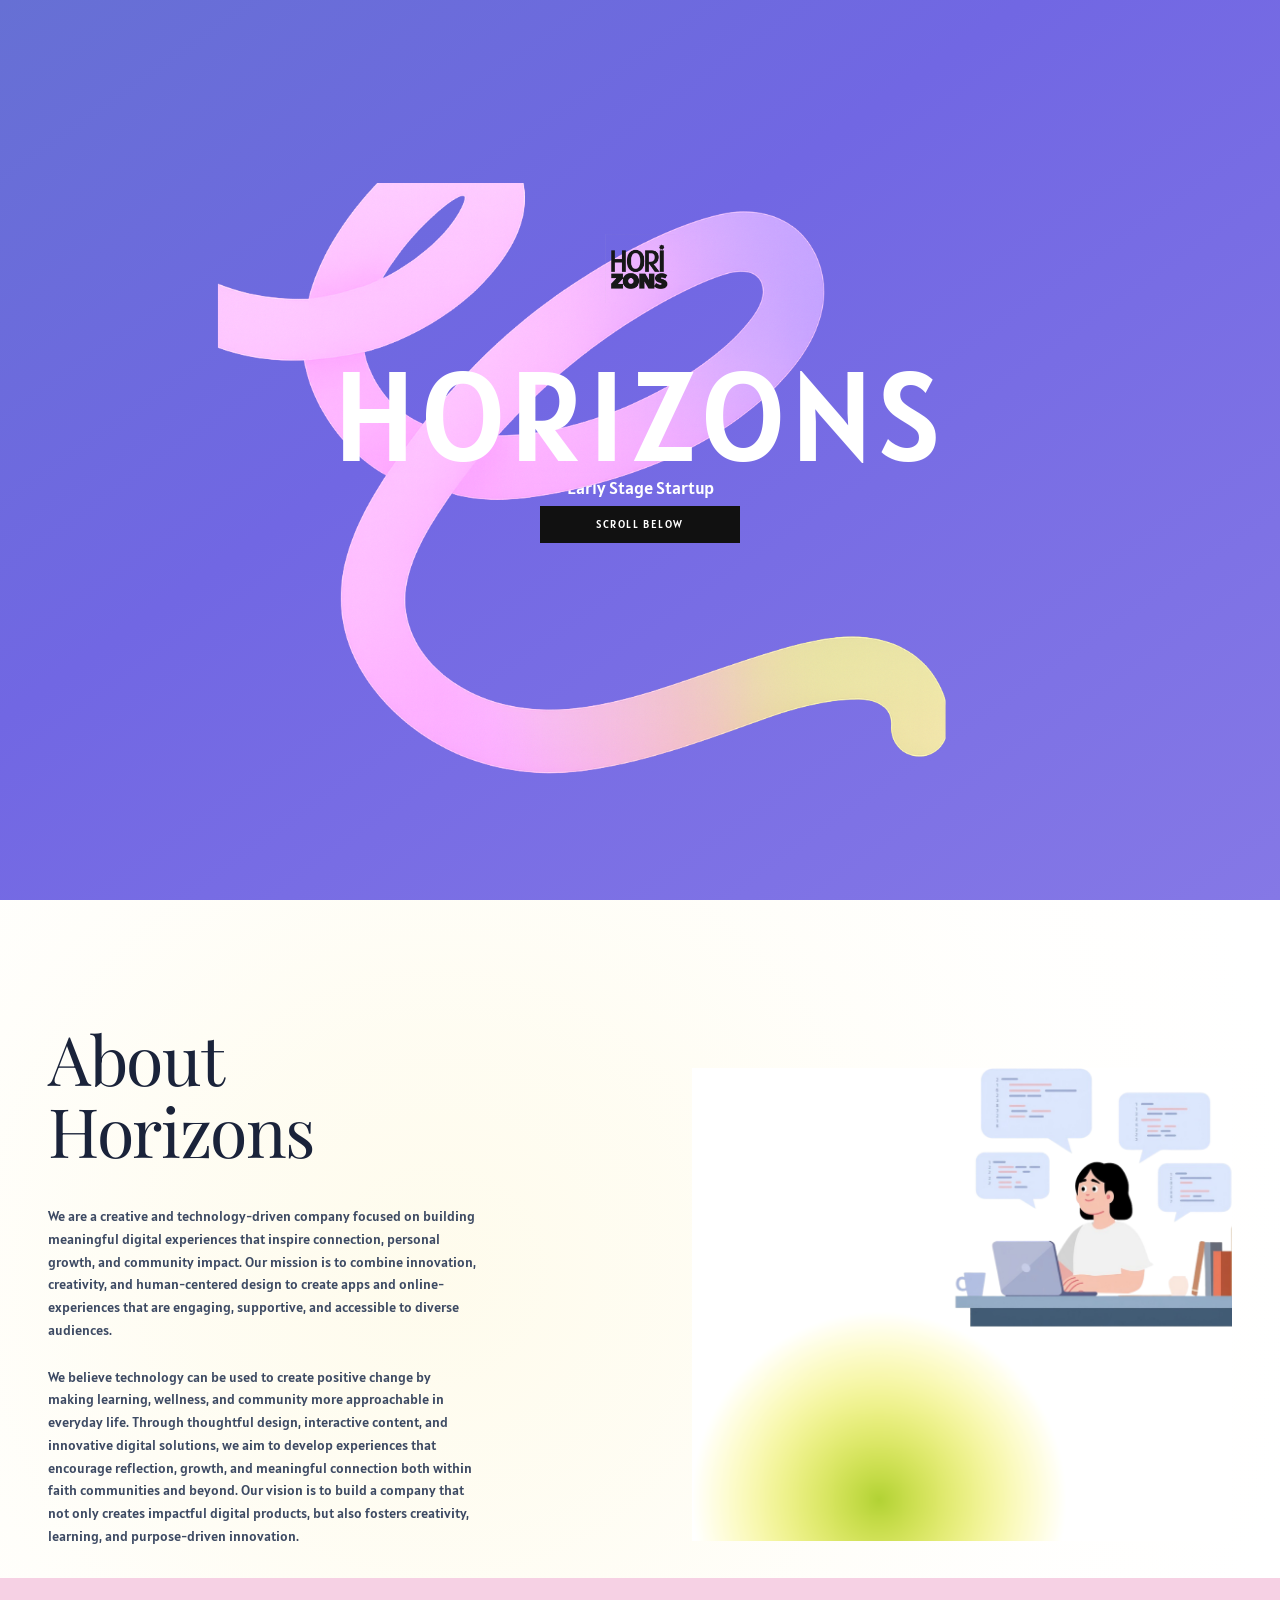
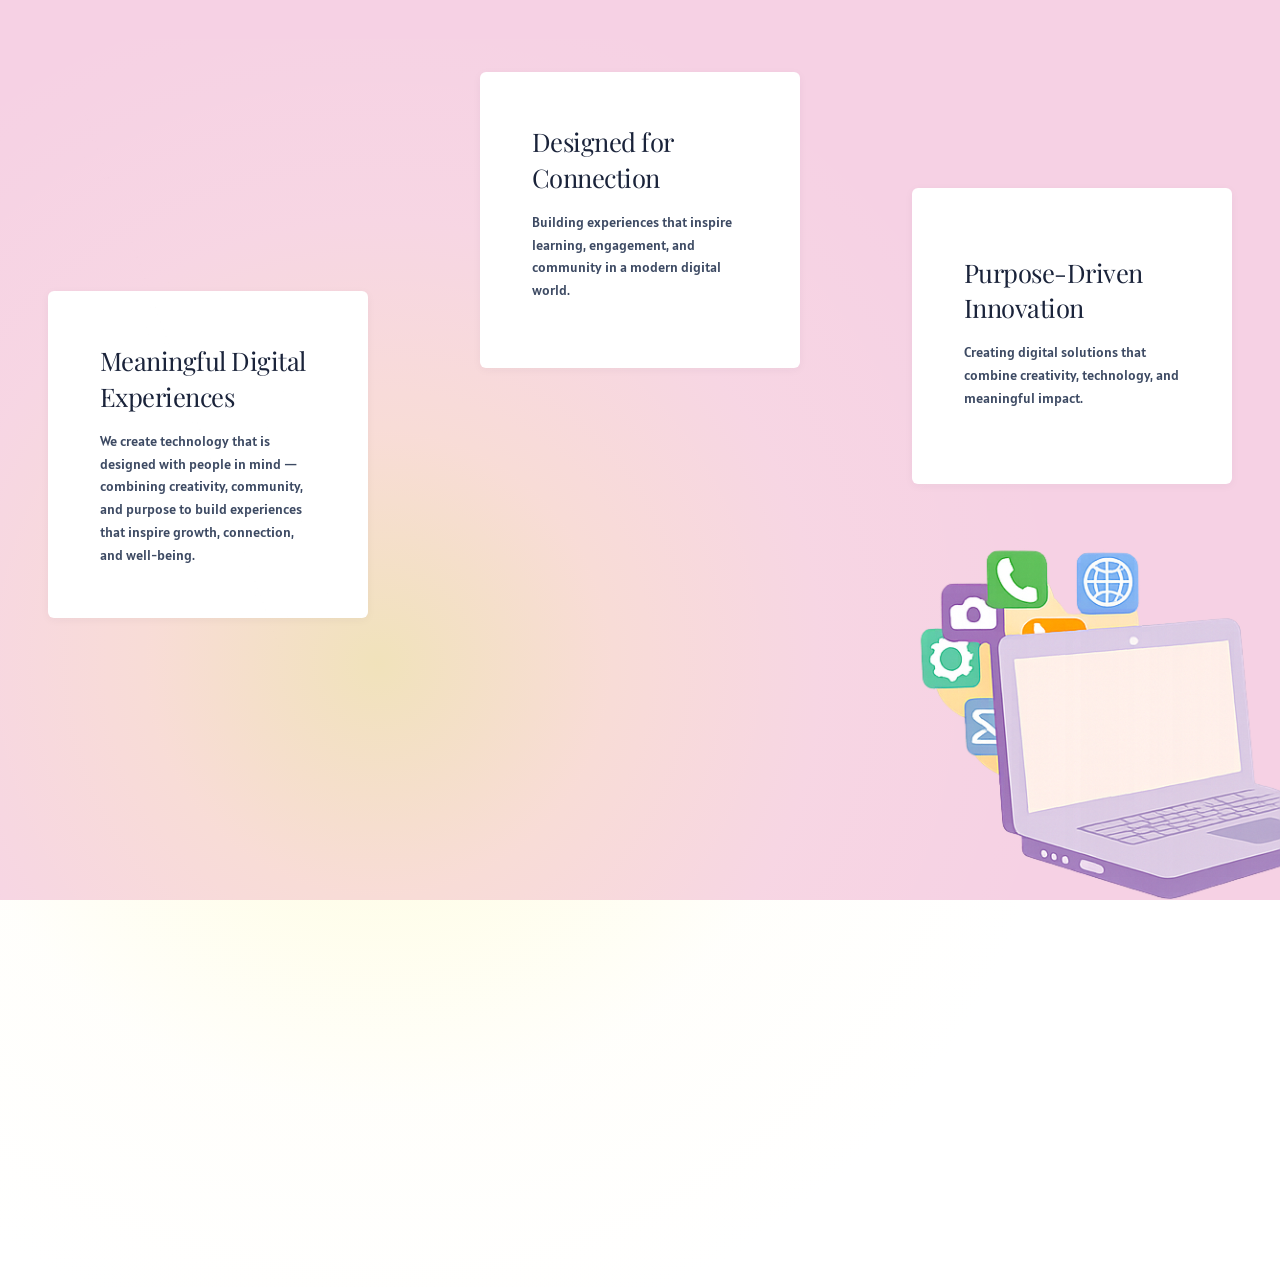
==== commit 645907e7: "Revert "Add Ascend Journey section styles"" ====
--- a/index.html
+++ b/index.html
@@ -154,46 +154,6 @@
           </div>
         </div>
       </section>
-
-      <!-- Ascend Journey & SoulQuests Section -->
-<section class="ascend-quests" id="ascend-journey" aria-labelledby="ascend-heading">
-  <div class="container ascend-quests__inner">
-    
-    <!-- Section Header -->
-    <div class="ascend-quests__header">
-      <h2 class="ascend-quests__title" id="ascend-heading">
-        Ascend Journey <span class="text-gradient-pink">+ SoulQuests</span>
-      </h2>
-      <p class="ascend-quests__subtitle">
-        Take your personal growth forward with guided paths designed just for you.
-      </p>
-    </div>
-
-    <!-- Cards Grid -->
-    <div class="ascend-quests__grid">
-      
-      <!-- Ascend Journey Card -->
-      <article class="quest-card quest-card--dark">
-        <h3 class="quest-card__title">Ascend Journey</h3>
-        <p class="quest-card__body">
-          Step-by-step interactive learning to build healthy habits and foster a deeper connection with your community.
-        </p>
-        <a href="#ascend" class="btn btn--outline">Start Journey</a>
-      </article>
-
-      <!-- SoulQuests Card -->
-      <article class="quest-card quest-card--neon">
-        <h3 class="quest-card__title">SoulQuests</h3>
-        <p class="quest-card__body">
-          Reflective challenges designed to help you discover purpose and meaningful insights in everyday life.
-        </p>
-        <a href="#quests" class="btn btn--neon-fill">Explore Quests</a>
-      </article>
-
-    </div>
-  </div>
-</section>
-
     </main>
 
     <script src="js/main.js" defer></script>
--- a/css/components.css
+++ b/css/components.css
@@ -713,113 +713,3 @@
   max-width: var(--container-max);
   margin-inline: auto;
 }
-
-
-/* =========================================
-   Ascend Journey & SoulQuests Section
-   ========================================= */
-
-.ascend-quests {
-  padding: 5rem 0;
-  background-color: #000000; /* Deep black background */
-  color: #ffffff;
-}
-
-.ascend-quests__header {
-  margin-bottom: 3rem;
-  text-align: center;
-}
-
-.ascend-quests__title {
-  font-family: 'Playfair Display', serif;
-  font-size: 2.5rem;
-  margin-bottom: 1rem;
-}
-
-/* Neon Pink Gradient Text */
-.text-gradient-pink {
-  background: linear-gradient(90deg, #ff007f, #ff71ce);
-  -webkit-background-clip: text;
-  -webkit-text-fill-color: transparent;
-  font-weight: 700;
-}
-
-.ascend-quests__subtitle {
-  font-family: 'Alatsi', sans-serif;
-  font-size: 1.125rem;
-  color: #cccccc;
-}
-
-/* Responsive Grid Setup */
-.ascend-quests__grid {
-  display: grid;
-  grid-template-columns: 1fr;
-  gap: 2rem;
-}
-
-/* Switches to two columns on larger screens */
-@media (min-width: 768px) {
-  .ascend-quests__grid {
-    grid-template-columns: 1fr 1fr;
-  }
-}
-
-/* Base Card Styling */
-.quest-card {
-  border-radius: 12px;
-  padding: 2.5rem;
-  text-align: left;
-  transition: transform 0.3s ease, box-shadow 0.3s ease;
-}
-
-.quest-card:hover {
-  transform: translateY(-5px);
-}
-
-.quest-card__title {
-  font-family: 'Playfair Display', serif;
-  font-size: 1.75rem;
-  margin-bottom: 1rem;
-  color: #ffffff;
-}
-
-.quest-card__body {
-  font-family: 'Alatsi', sans-serif;
-  font-size: 1rem;
-  line-height: 1.6;
-  color: #e0e0e0;
-  margin-bottom: 2rem;
-}
-
-/* Specific Card Themes */
-.quest-card--dark {
-  background-color: #111111;
-  border: 1px solid #333333;
-}
-
-.quest-card--neon {
-  background-color: #1a000d;
-  border: 1px solid #ff007f;
-  box-shadow: 0 0 15px rgba(255, 0, 127, 0.15);
-}
-
-.quest-card--neon:hover {
-  box-shadow: 0 10px 25px rgba(255, 0, 127, 0.3);
-}
-
-/* Button Styles */
-.btn--neon-fill {
-  background-color: #ff007f;
-  color: #ffffff;
-  border-color: #ff007f;
-  box-shadow: 0 0 10px rgba(255, 0, 127, 0.4);
-}
-
-.btn--neon-fill:hover {
-  background-color: #e60073;
-  border-color: #e60073;
-  box-shadow: 0 0 20px rgba(255, 0, 127, 0.8);
-  color: #ffffff;
-}
-
-
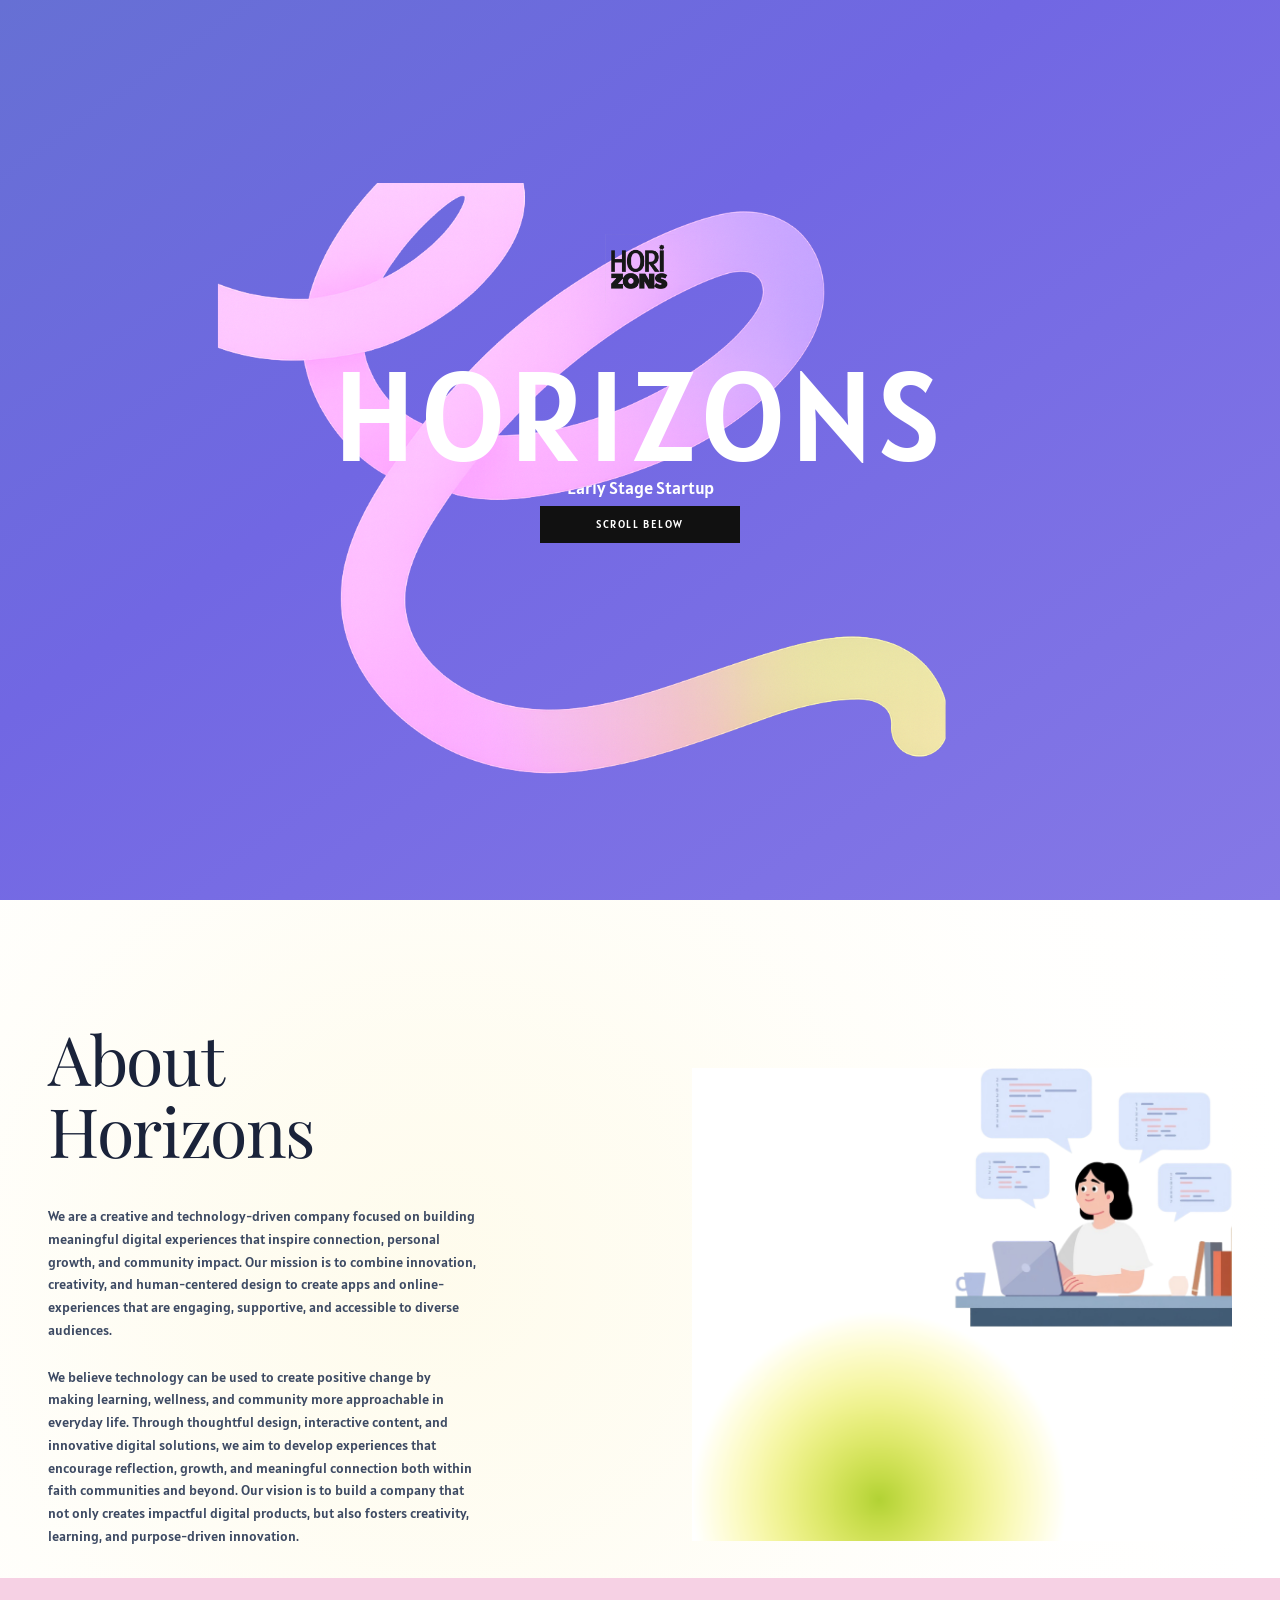
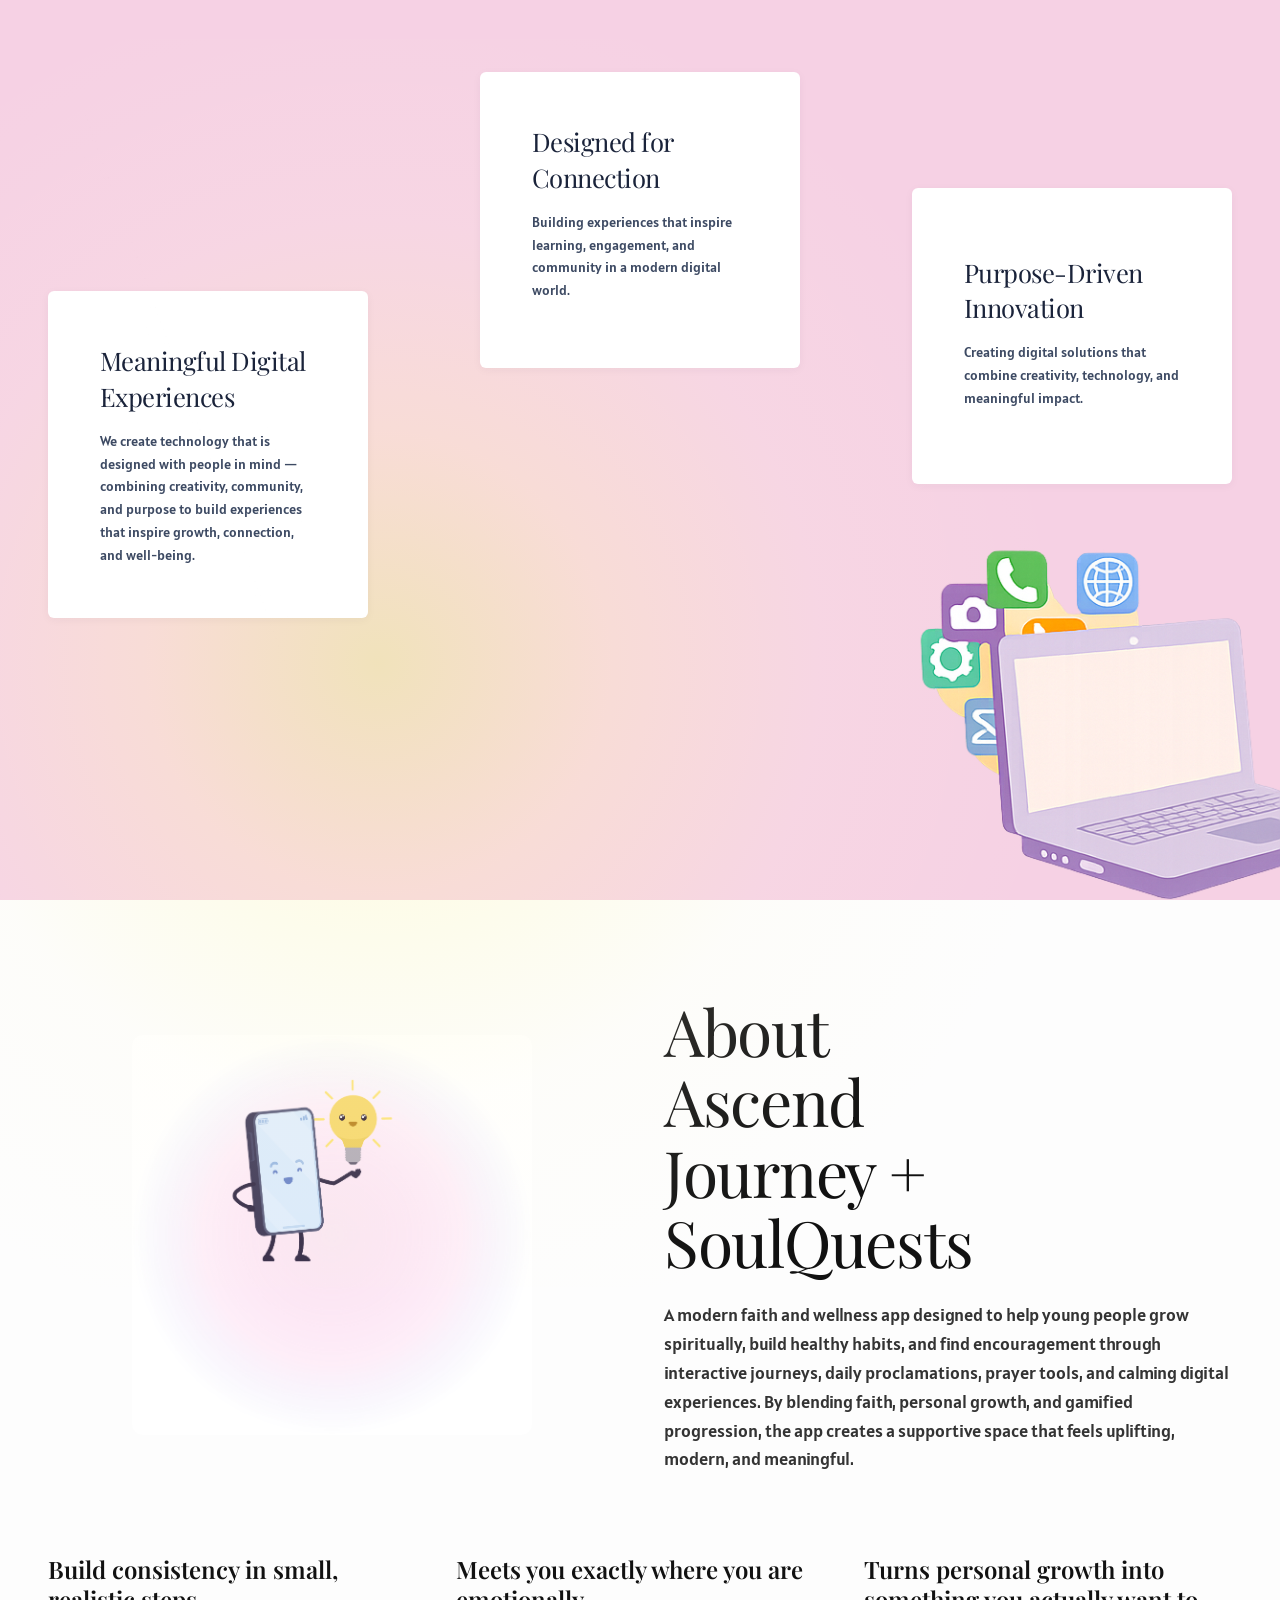
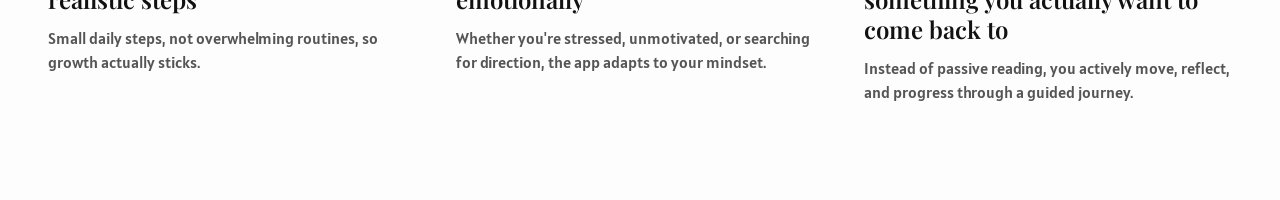
==== commit 0a197d33: "Add Ascend Journey section styles 1" ====
--- a/index.html
+++ b/index.html
@@ -154,6 +154,56 @@
           </div>
         </div>
       </section>
+
+    <!-- Ascend Journey & SoulQuests Section -->
+<section class="ascend" id="ascend-journey" aria-labelledby="ascend-heading">
+  <div class="container ascend__inner">
+
+    <!-- Top Area: Illustration and Text -->
+    <div class="ascend__top">
+      <figure class="ascend__media">
+        <img
+          src="assets/images/ascend-illustration.png"
+          alt="Illustration of a cute phone character holding a lightbulb"
+          class="ascend__illustration"
+          width="400"
+          height="400"
+        >
+      </figure>
+
+      <div class="ascend__content">
+        <h2 class="ascend__heading" id="ascend-heading">
+          About<br>
+          Ascend<br>
+          Journey + SoulQuests
+        </h2>
+        <p class="ascend__text">
+          A modern faith and wellness app designed to help young people grow spiritually, build healthy habits, and find encouragement through interactive journeys, daily proclamations, prayer tools, and calming digital experiences. By blending faith, personal growth, and gamified progression, the app creates a supportive space that feels uplifting, modern, and meaningful.
+        </p>
+      </div>
+    </div>
+
+    <!-- Bottom Area: 3-Column Feature Grid -->
+    <div class="ascend__grid">
+      <article class="ascend-feature">
+        <h3 class="ascend-feature__title">Build consistency in small, realistic steps</h3>
+        <p class="ascend-feature__body">Small daily steps, not overwhelming routines, so growth actually sticks.</p>
+      </article>
+
+      <article class="ascend-feature">
+        <h3 class="ascend-feature__title">Meets you exactly where you are emotionally</h3>
+        <p class="ascend-feature__body">Whether you're stressed, unmotivated, or searching for direction, the app adapts to your mindset.</p>
+      </article>
+
+      <article class="ascend-feature">
+        <h3 class="ascend-feature__title">Turns personal growth into something you actually want to come back to</h3>
+        <p class="ascend-feature__body">Instead of passive reading, you actively move, reflect, and progress through a guided journey.</p>
+      </article>
+    </div>
+
+  </div>
+</section>
+
     </main>
 
     <script src="js/main.js" defer></script>
--- a/css/components.css
+++ b/css/components.css
@@ -713,3 +713,102 @@
   max-width: var(--container-max);
   margin-inline: auto;
 }
+
+
+/* =========================================
+   Ascend Journey & SoulQuests Section
+   ========================================= */
+
+.ascend {
+  padding: 6rem 0;
+  background-color: #fdfdfd; /* A soft, warm off-white */
+}
+
+.ascend__inner {
+  display: flex;
+  flex-direction: column;
+  gap: 5rem;
+}
+
+/* Top Area Layout */
+.ascend__top {
+  display: grid;
+  grid-template-columns: 1fr;
+  gap: 3rem;
+  align-items: center;
+}
+
+/* Side-by-side layout for desktop */
+@media (min-width: 768px) {
+  .ascend__top {
+    grid-template-columns: 1fr 1fr;
+  }
+}
+
+.ascend__media {
+  display: flex;
+  justify-content: center;
+  margin: 0;
+}
+
+.ascend__illustration {
+  max-width: 100%;
+  height: auto;
+  object-fit: contain;
+}
+
+/* Text Styling */
+.ascend__content {
+  text-align: left;
+}
+
+.ascend__heading {
+  font-family: 'Playfair Display', serif;
+  font-size: clamp(2.5rem, 5vw, 4rem);
+  line-height: 1.1;
+  font-weight: 400;
+  color: #111111;
+  margin-bottom: 1.5rem;
+}
+
+.ascend__text {
+  font-family: 'Alatsi', sans-serif;
+  font-size: 1.125rem;
+  line-height: 1.6;
+  color: #333333;
+}
+
+/* Bottom Grid Layout */
+.ascend__grid {
+  display: grid;
+  grid-template-columns: 1fr;
+  gap: 2.5rem;
+}
+
+/* Three columns for desktop */
+@media (min-width: 768px) {
+  .ascend__grid {
+    grid-template-columns: repeat(3, 1fr);
+  }
+}
+
+/* Feature Item Styling */
+.ascend-feature {
+  text-align: left;
+}
+
+.ascend-feature__title {
+  font-family: 'Playfair Display', serif;
+  font-size: 1.5rem;
+  line-height: 1.25;
+  font-weight: 600;
+  color: #111111;
+  margin-bottom: 0.75rem;
+}
+
+.ascend-feature__body {
+  font-family: 'Alatsi', sans-serif;
+  font-size: 1rem;
+  line-height: 1.5;
+  color: #555555;
+}
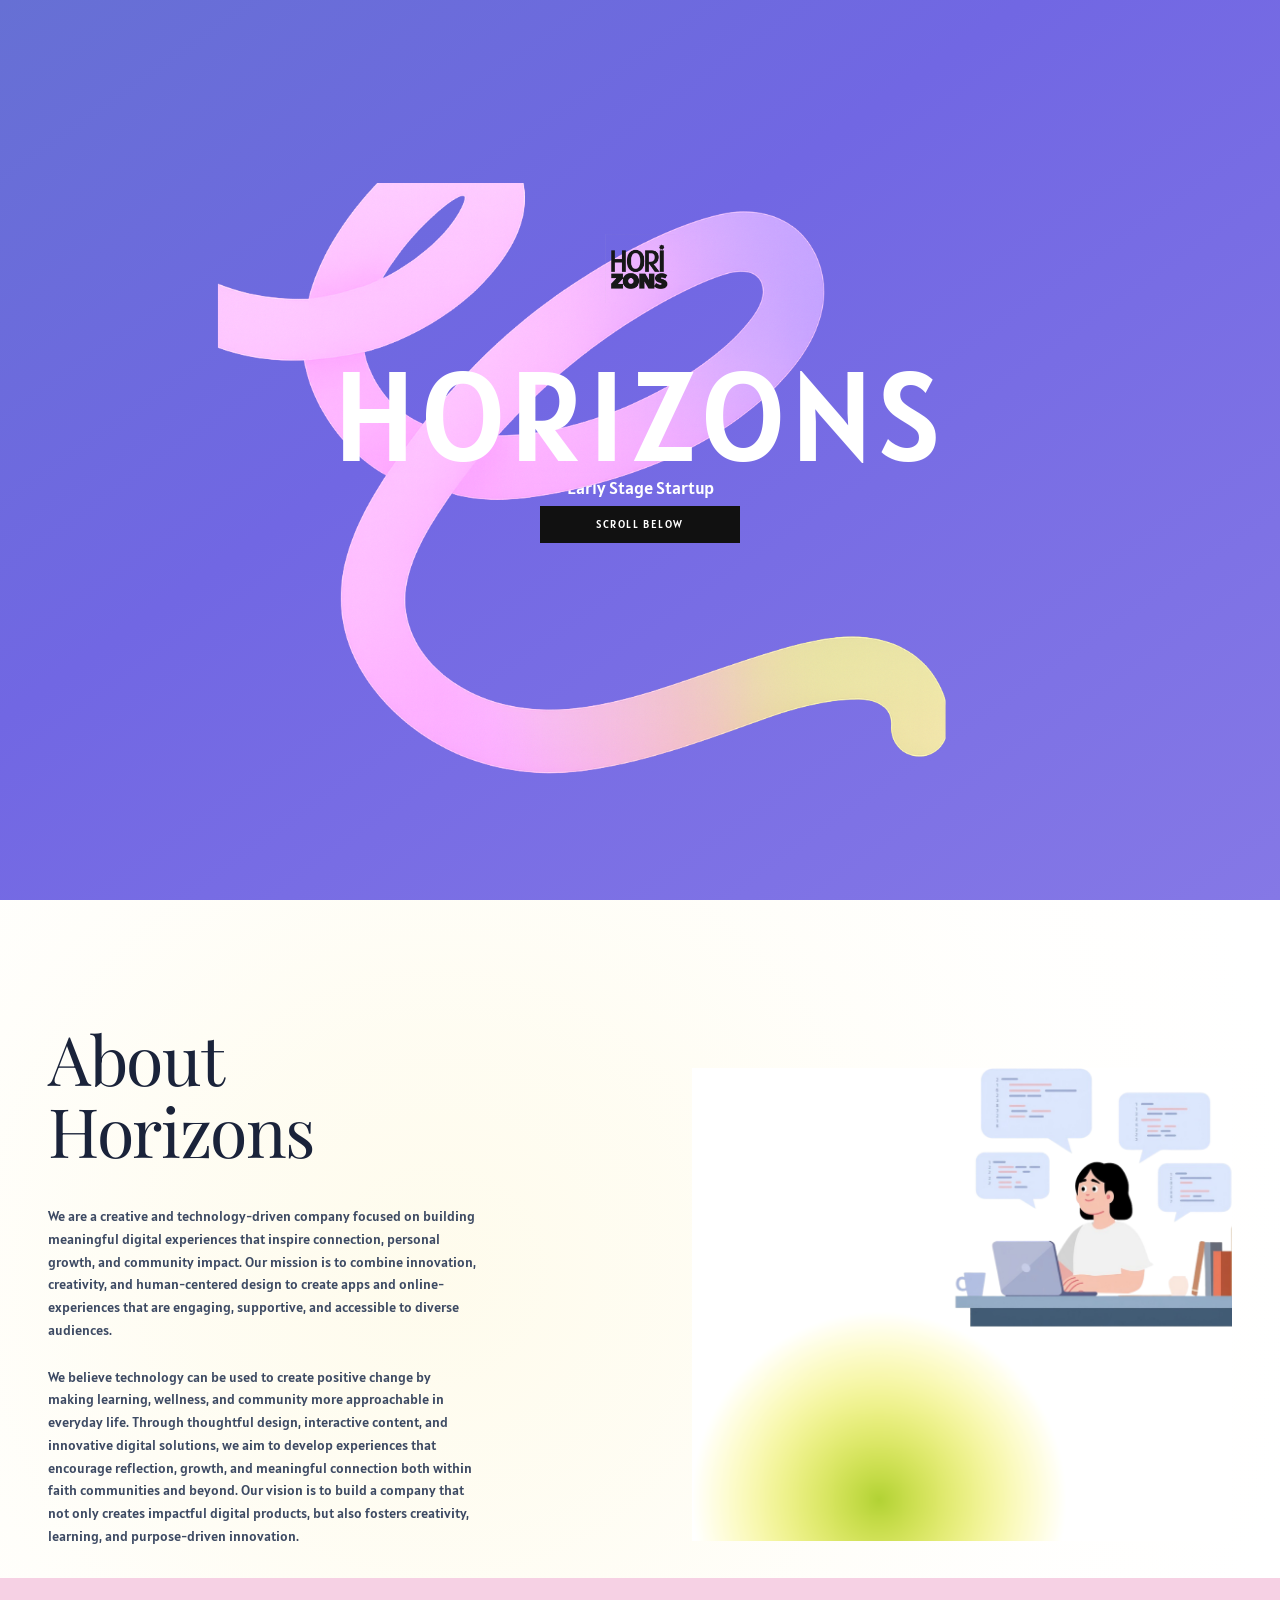
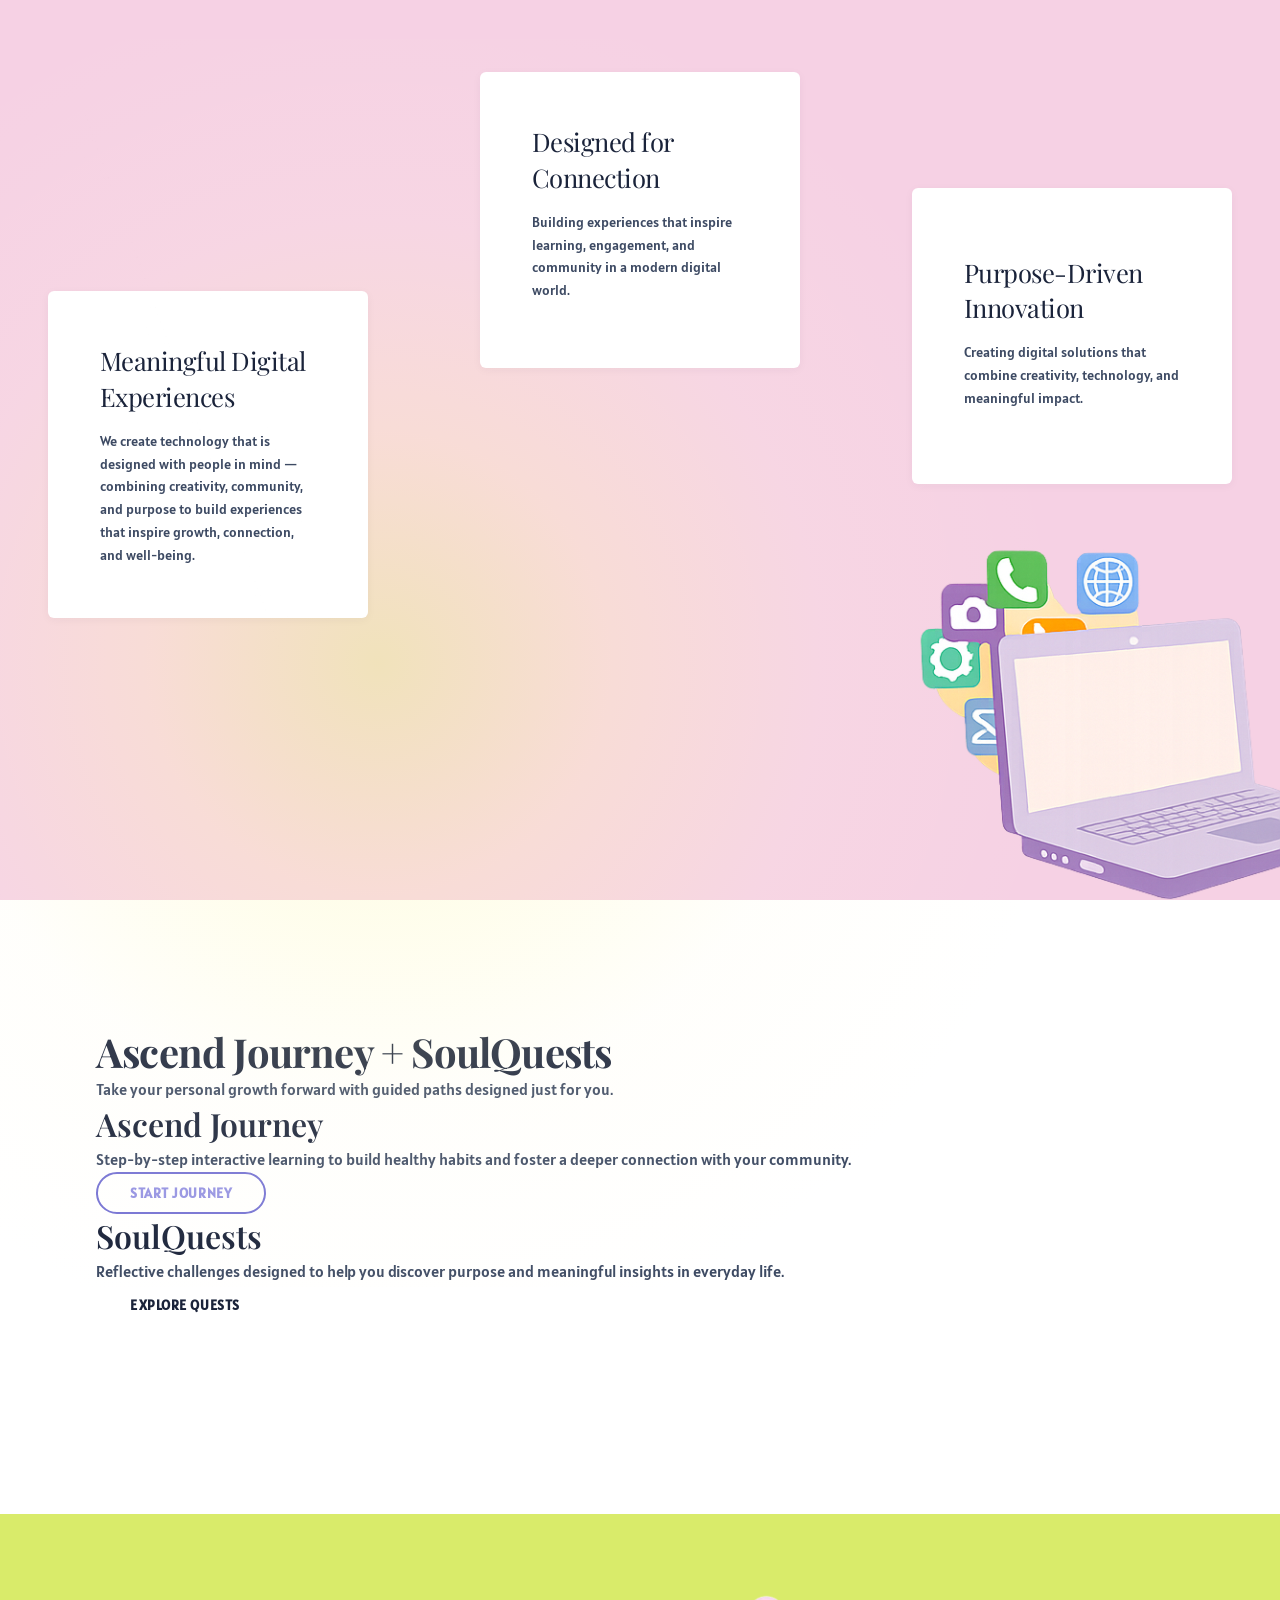
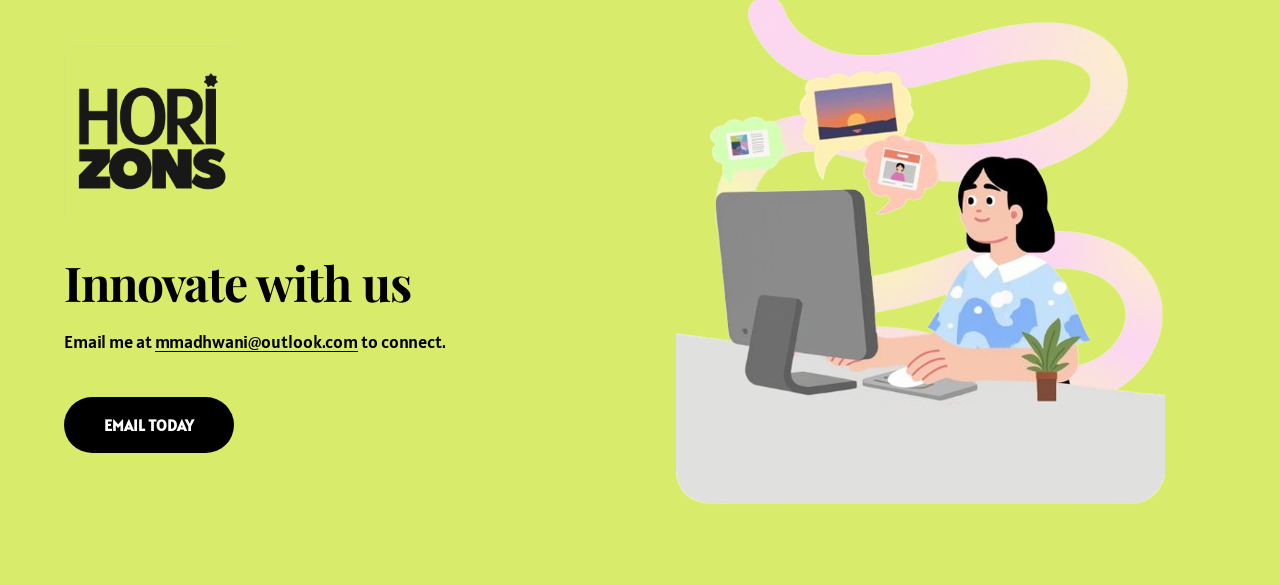
==== commit 15a187ae: "try 3" ====
--- a/index.html
+++ b/index.html
@@ -155,55 +155,63 @@
         </div>
       </section>
 
-    <!-- Ascend Journey & SoulQuests Section -->
-<section class="ascend" id="ascend-journey" aria-labelledby="ascend-heading">
-  <div class="container ascend__inner">
-
-    <!-- Top Area: Illustration and Text -->
-    <div class="ascend__top">
-      <figure class="ascend__media">
-        <img
-          src="assets/images/ascend-illustration.png"
-          alt="Illustration of a cute phone character holding a lightbulb"
-          class="ascend__illustration"
-          width="400"
-          height="400"
-        >
-      </figure>
-
-      <div class="ascend__content">
-        <h2 class="ascend__heading" id="ascend-heading">
-          About<br>
-          Ascend<br>
-          Journey + SoulQuests
-        </h2>
-        <p class="ascend__text">
-          A modern faith and wellness app designed to help young people grow spiritually, build healthy habits, and find encouragement through interactive journeys, daily proclamations, prayer tools, and calming digital experiences. By blending faith, personal growth, and gamified progression, the app creates a supportive space that feels uplifting, modern, and meaningful.
+      <!-- Ascend Journey & SoulQuests Section -->
+<section class="ascend-quests" id="ascend-journey" aria-labelledby="ascend-heading">
+  <div class="container ascend-quests__inner">
+    
+    <!-- Section Header -->
+    <div class="ascend-quests__header">
+      <h2 class="ascend-quests__title" id="ascend-heading">
+        Ascend Journey <span class="text-gradient-pink">+ SoulQuests</span>
+      </h2>
+      <p class="ascend-quests__subtitle">
+        Take your personal growth forward with guided paths designed just for you.
+      </p>
+    </div>
+
+    <!-- Cards Grid -->
+    <div class="ascend-quests__grid">
+      
+      <!-- Ascend Journey Card -->
+      <article class="quest-card quest-card--dark">
+        <h3 class="quest-card__title">Ascend Journey</h3>
+        <p class="quest-card__body">
+          Step-by-step interactive learning to build healthy habits and foster a deeper connection with your community.
         </p>
-      </div>
+        <a href="#ascend" class="btn btn--outline">Start Journey</a>
+      </article>
+
+      <!-- SoulQuests Card -->
+      <article class="quest-card quest-card--neon">
+        <h3 class="quest-card__title">SoulQuests</h3>
+        <p class="quest-card__body">
+          Reflective challenges designed to help you discover purpose and meaningful insights in everyday life.
+        </p>
+        <a href="#quests" class="btn btn--neon-fill">Explore Quests</a>
+      </article>
+
     </div>
-
-    <!-- Bottom Area: 3-Column Feature Grid -->
-    <div class="ascend__grid">
-      <article class="ascend-feature">
-        <h3 class="ascend-feature__title">Build consistency in small, realistic steps</h3>
-        <p class="ascend-feature__body">Small daily steps, not overwhelming routines, so growth actually sticks.</p>
-      </article>
-
-      <article class="ascend-feature">
-        <h3 class="ascend-feature__title">Meets you exactly where you are emotionally</h3>
-        <p class="ascend-feature__body">Whether you're stressed, unmotivated, or searching for direction, the app adapts to your mindset.</p>
-      </article>
-
-      <article class="ascend-feature">
-        <h3 class="ascend-feature__title">Turns personal growth into something you actually want to come back to</h3>
-        <p class="ascend-feature__body">Instead of passive reading, you actively move, reflect, and progress through a guided journey.</p>
-      </article>
-    </div>
-
   </div>
 </section>
 
+      <!-- Final CTA / Contact Section -->
+      <section class="cta-section">
+
+        <div class="cta-container">
+          <!-- Left Side: Text and CTA -->
+          <div class="cta-content">
+            <img src="assets/images/horizons-logo.png" alt="Horizons Logo" class="cta-logo">
+            <h2 class="cta-heading">Innovate with us</h2>
+            <p class="cta-paragraph">Email me at <a href="mailto:mmadhwani@outlook.com">mmadhwani@outlook.com</a> to connect.</p>
+            <a href="mailto:mmadhwani@outlook.com" class="cta-button">EMAIL TODAY</a>
+          </div>
+
+          <!-- Right Side: Illustration -->
+          <div class="cta-visual">
+            <img src="assets/images/contact-illustration.png" alt="Contact Horizons" class="cta-illustration">
+          </div>
+        </div>
+      </section>
     </main>
 
     <script src="js/main.js" defer></script>
--- a/css/style.css
+++ b/css/style.css
@@ -481,3 +481,164 @@
 .shadow-sm { box-shadow: var(--shadow-sm); }
 .shadow-md { box-shadow: var(--shadow-md); }
 .shadow-lg { box-shadow: var(--shadow-lg); }
+
+/* =========================================
+   Final CTA / Contact Section
+   ========================================= */
+
+.cta-section {
+  position: relative;
+  background-color: var(--color-bg-cta); /* Uses existing design token */
+  padding: 80px 5%;
+  overflow: hidden;
+  margin-top: 60px; /* Adjust to match existing section spacing */
+}
+
+/* Background Ribbon/Shape */
+.cta-bg-shape {
+  position: absolute;
+  top: 50%;
+  right: 0;
+  transform: translateY(-50%);
+  z-index: 0;
+  opacity: 0.3; /* Adjust opacity as needed to match reference */
+  pointer-events: none;
+  max-width: 50%;
+}
+
+.cta-bg-shape img {
+  width: 100%;
+  height: auto;
+  object-fit: contain;
+}
+
+/* Layout Container */
+.cta-container {
+  display: flex;
+  align-items: center;
+  justify-content: space-between;
+  max-width: 1200px;
+  margin: 0 auto;
+  gap: 60px;
+  position: relative;
+  z-index: 1; /* Keeps content above the background shape */
+}
+
+/* Left Column: Typography & Button */
+.cta-content {
+  flex: 1;
+  max-width: 500px;
+}
+
+.cta-logo {
+  max-width: 180px;
+  margin-bottom: 30px;
+  display: block;
+}
+
+.cta-heading {
+  font-family: var(--font-family-heading);
+  font-size: 3rem;
+  font-weight: bold;
+  color: #000;
+  margin-bottom: 20px;
+  line-height: 1.1;
+}
+
+.cta-paragraph {
+  font-family: var(--font-family-body);
+  font-size: 1.125rem;
+  color: #000;
+  line-height: 1.6;
+  margin-bottom: 40px;
+}
+
+.cta-paragraph a {
+  color: inherit;
+  text-decoration: underline;
+}
+
+.cta-button {
+  display: inline-block;
+  background-color: #000;
+  color: #fff;
+  font-family: var(--font-family-body);
+  font-weight: bold;
+  text-transform: uppercase;
+  text-decoration: none;
+  padding: 16px 40px;
+  border-radius: 50px; /* Rounded pill shape */
+  transition: transform 0.2s ease, opacity 0.2s ease;
+}
+
+.cta-button:hover {
+  opacity: 0.8;
+  transform: translateY(-2px);
+}
+
+/* Right Column: Illustration */
+.cta-visual {
+  flex: 1;
+  display: flex;
+  justify-content: center;
+  align-items: center;
+}
+
+.cta-illustration {
+  max-width: 100%;
+  height: auto;
+  object-fit: contain;
+}
+
+/* =========================================
+   Responsive: Tablet & Mobile
+   ========================================= */
+
+@media (max-width: 992px) {
+  .cta-heading {
+    font-size: 2.5rem;
+  }
+  .cta-container {
+    gap: 40px;
+  }
+}
+
+@media (max-width: 768px) {
+  .cta-section {
+    padding: 60px 5%;
+  }
+
+  .cta-container {
+    flex-direction: column;
+    text-align: center;
+    gap: 50px;
+  }
+
+  .cta-content {
+    order: 1; /* Ensures text and button stay on top */
+    display: flex;
+    flex-direction: column;
+    align-items: center;
+    max-width: 100%;
+  }
+
+  .cta-logo {
+    margin-bottom: 20px;
+  }
+
+  .cta-heading {
+    font-size: 2.25rem;
+  }
+
+  .cta-visual {
+    order: 2; /* Ensures illustration stays on the bottom */
+    width: 100%;
+  }
+
+  .cta-bg-shape {
+    top: auto;
+    bottom: 0;
+    transform: none;
+    max-width: 80%;
+  }
+}
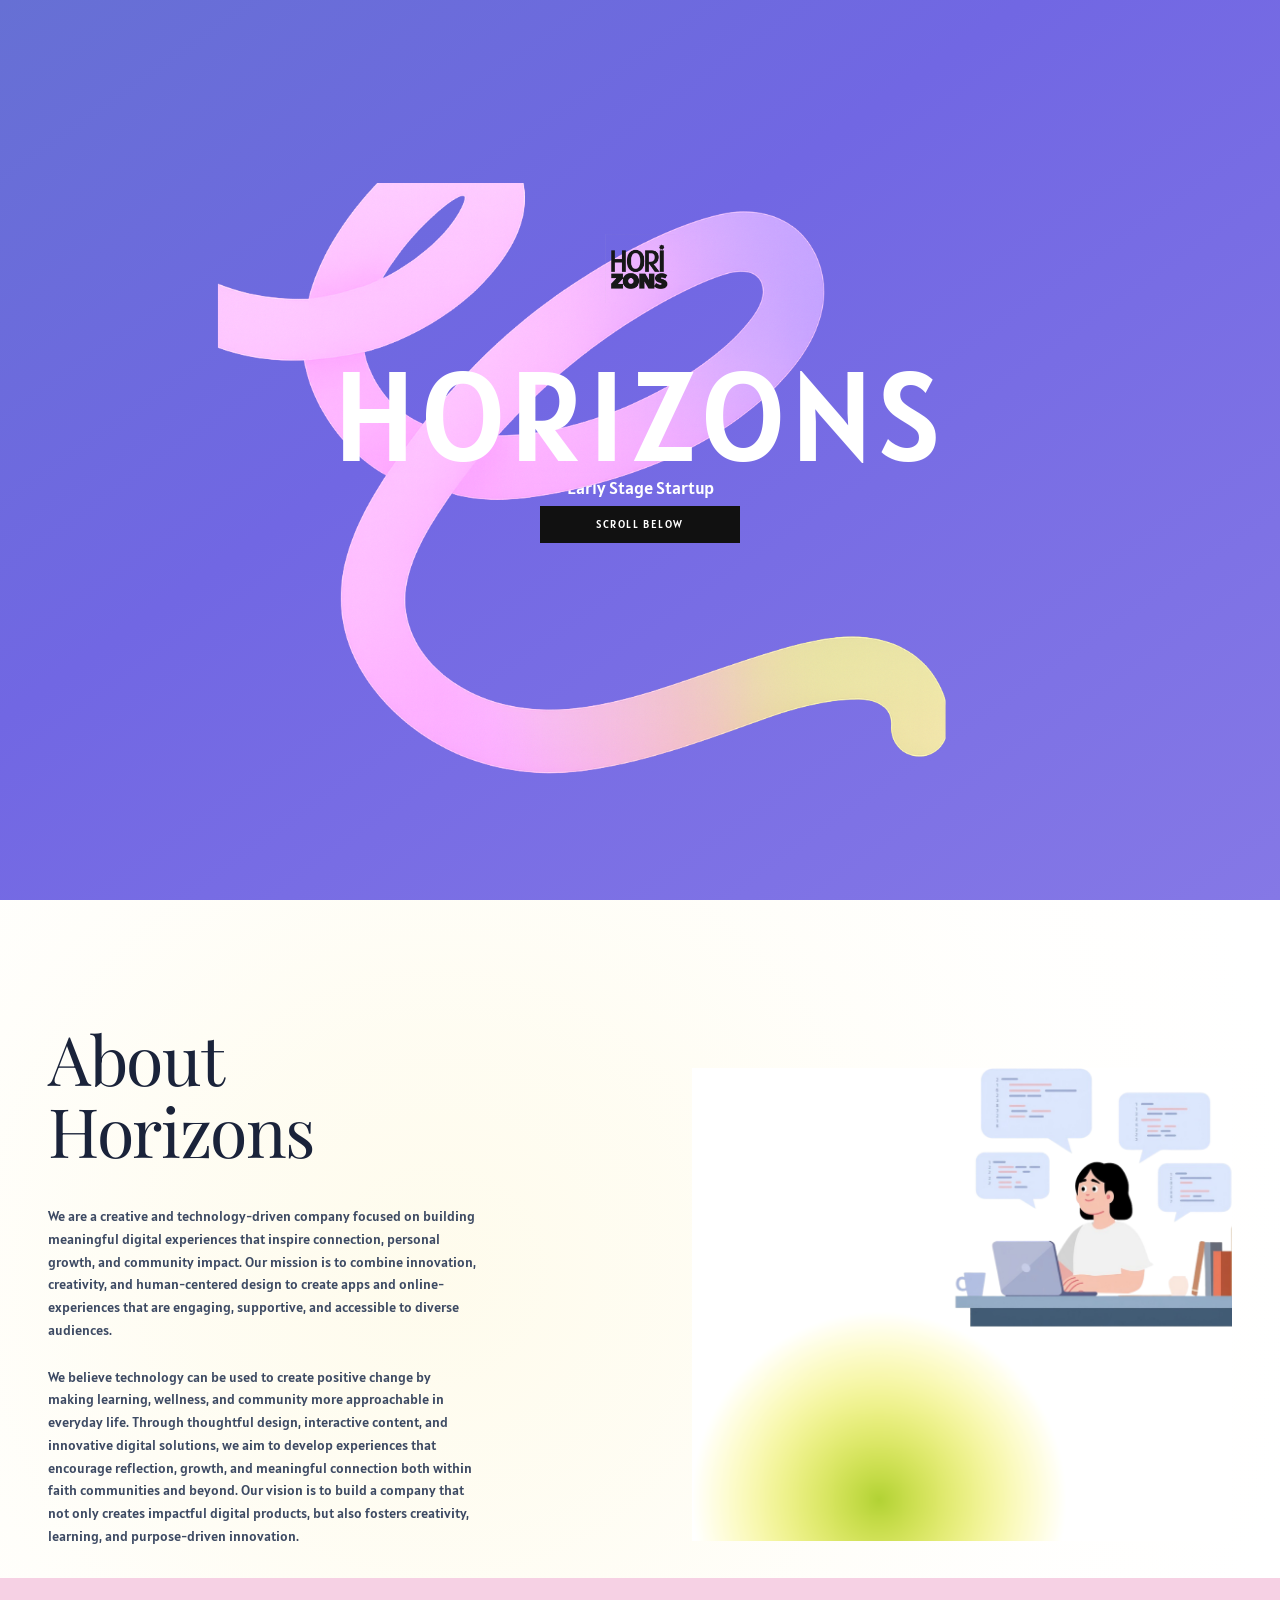
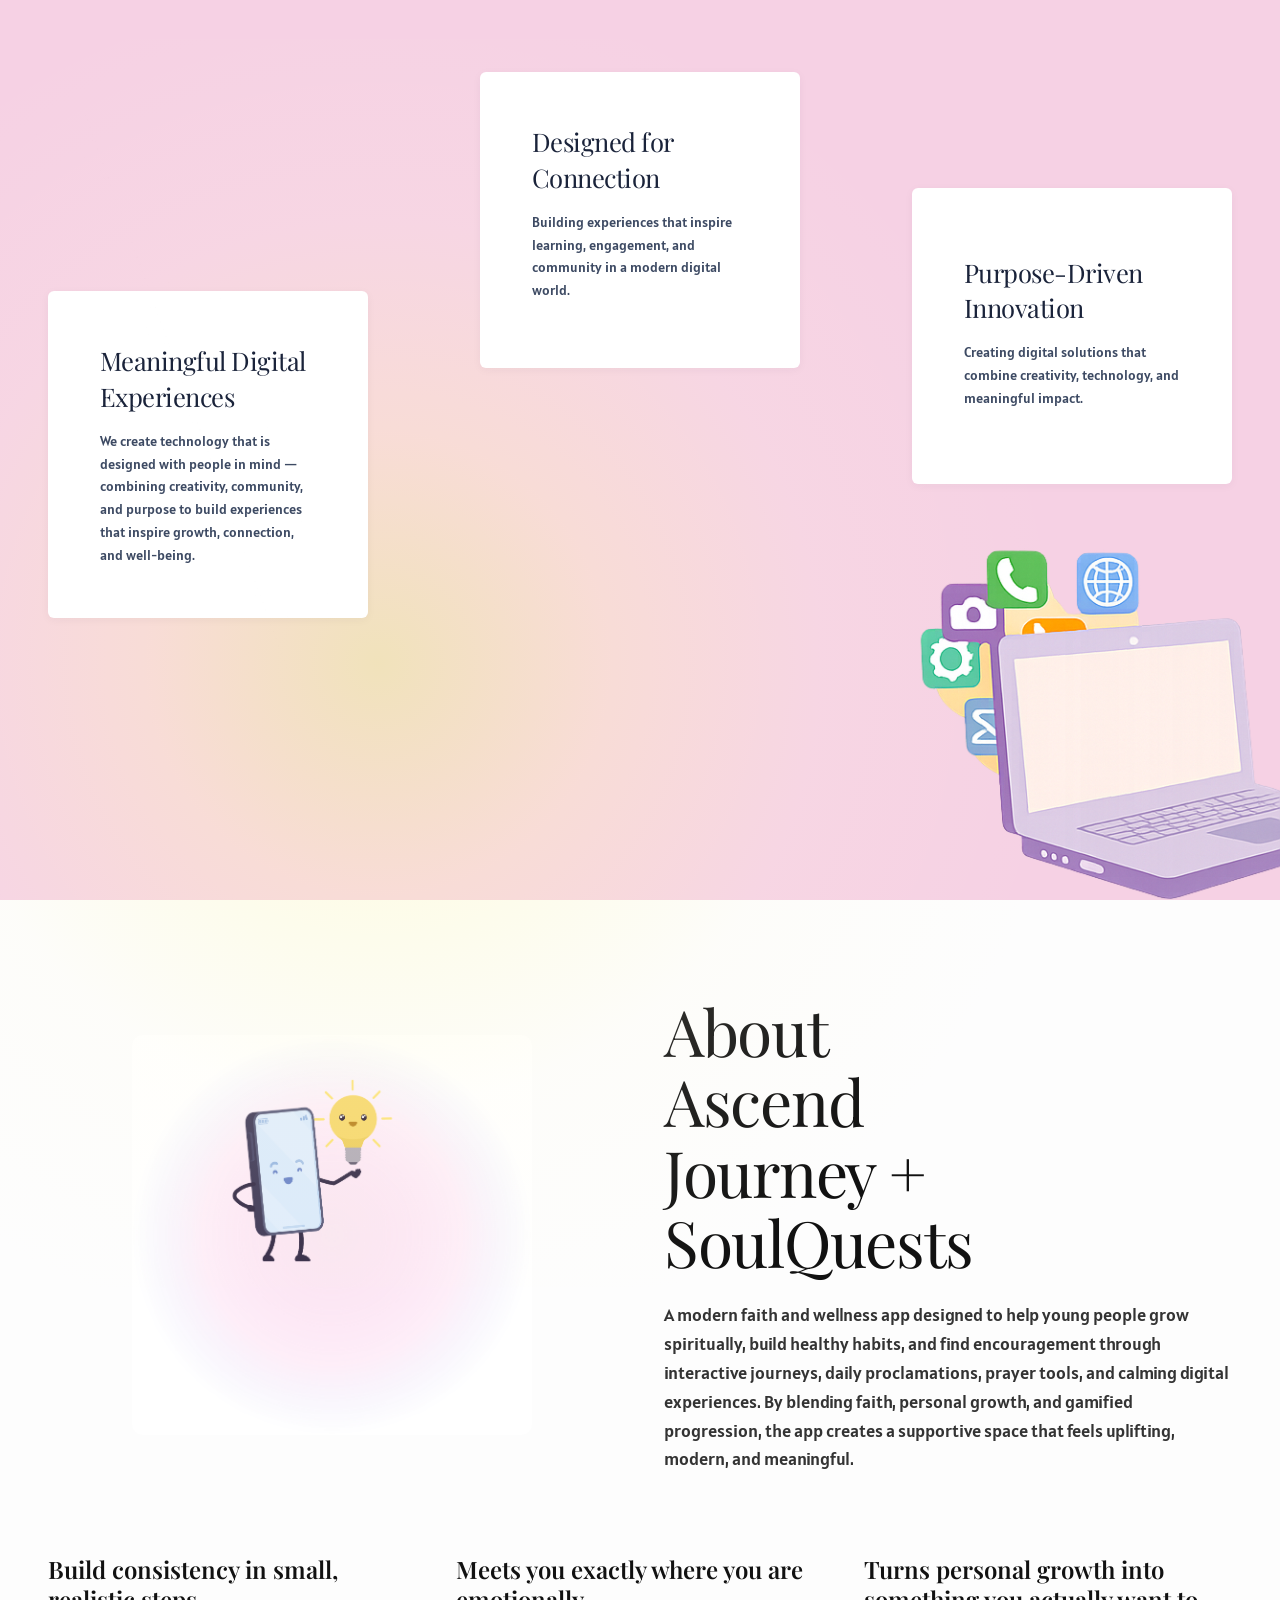
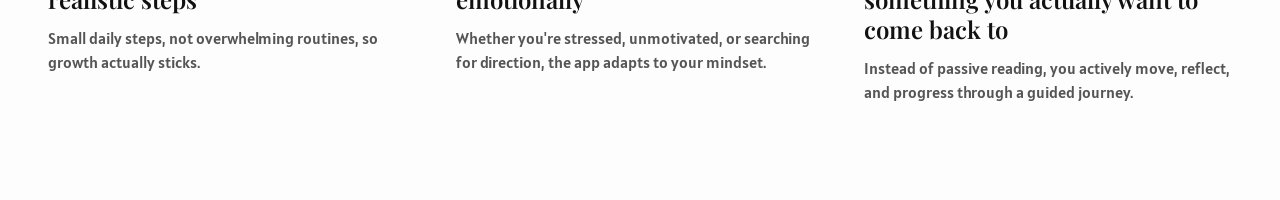
==== commit f0a62c94: "Merge pull request #7 from padessh/feature-ascend-quests Add Ascend Journey section styles 1" ====
--- a/index.html
+++ b/index.html
@@ -155,63 +155,55 @@
         </div>
       </section>
 
-      <!-- Ascend Journey & SoulQuests Section -->
-<section class="ascend-quests" id="ascend-journey" aria-labelledby="ascend-heading">
-  <div class="container ascend-quests__inner">
-    
-    <!-- Section Header -->
-    <div class="ascend-quests__header">
-      <h2 class="ascend-quests__title" id="ascend-heading">
-        Ascend Journey <span class="text-gradient-pink">+ SoulQuests</span>
-      </h2>
-      <p class="ascend-quests__subtitle">
-        Take your personal growth forward with guided paths designed just for you.
-      </p>
+    <!-- Ascend Journey & SoulQuests Section -->
+<section class="ascend" id="ascend-journey" aria-labelledby="ascend-heading">
+  <div class="container ascend__inner">
+
+    <!-- Top Area: Illustration and Text -->
+    <div class="ascend__top">
+      <figure class="ascend__media">
+        <img
+          src="assets/images/ascend-illustration.png"
+          alt="Illustration of a cute phone character holding a lightbulb"
+          class="ascend__illustration"
+          width="400"
+          height="400"
+        >
+      </figure>
+
+      <div class="ascend__content">
+        <h2 class="ascend__heading" id="ascend-heading">
+          About<br>
+          Ascend<br>
+          Journey + SoulQuests
+        </h2>
+        <p class="ascend__text">
+          A modern faith and wellness app designed to help young people grow spiritually, build healthy habits, and find encouragement through interactive journeys, daily proclamations, prayer tools, and calming digital experiences. By blending faith, personal growth, and gamified progression, the app creates a supportive space that feels uplifting, modern, and meaningful.
+        </p>
+      </div>
     </div>
 
-    <!-- Cards Grid -->
-    <div class="ascend-quests__grid">
-      
-      <!-- Ascend Journey Card -->
-      <article class="quest-card quest-card--dark">
-        <h3 class="quest-card__title">Ascend Journey</h3>
-        <p class="quest-card__body">
-          Step-by-step interactive learning to build healthy habits and foster a deeper connection with your community.
-        </p>
-        <a href="#ascend" class="btn btn--outline">Start Journey</a>
+    <!-- Bottom Area: 3-Column Feature Grid -->
+    <div class="ascend__grid">
+      <article class="ascend-feature">
+        <h3 class="ascend-feature__title">Build consistency in small, realistic steps</h3>
+        <p class="ascend-feature__body">Small daily steps, not overwhelming routines, so growth actually sticks.</p>
       </article>
 
-      <!-- SoulQuests Card -->
-      <article class="quest-card quest-card--neon">
-        <h3 class="quest-card__title">SoulQuests</h3>
-        <p class="quest-card__body">
-          Reflective challenges designed to help you discover purpose and meaningful insights in everyday life.
-        </p>
-        <a href="#quests" class="btn btn--neon-fill">Explore Quests</a>
+      <article class="ascend-feature">
+        <h3 class="ascend-feature__title">Meets you exactly where you are emotionally</h3>
+        <p class="ascend-feature__body">Whether you're stressed, unmotivated, or searching for direction, the app adapts to your mindset.</p>
       </article>
 
+      <article class="ascend-feature">
+        <h3 class="ascend-feature__title">Turns personal growth into something you actually want to come back to</h3>
+        <p class="ascend-feature__body">Instead of passive reading, you actively move, reflect, and progress through a guided journey.</p>
+      </article>
     </div>
+
   </div>
 </section>
 
-      <!-- Final CTA / Contact Section -->
-      <section class="cta-section">
-
-        <div class="cta-container">
-          <!-- Left Side: Text and CTA -->
-          <div class="cta-content">
-            <img src="assets/images/horizons-logo.png" alt="Horizons Logo" class="cta-logo">
-            <h2 class="cta-heading">Innovate with us</h2>
-            <p class="cta-paragraph">Email me at <a href="mailto:mmadhwani@outlook.com">mmadhwani@outlook.com</a> to connect.</p>
-            <a href="mailto:mmadhwani@outlook.com" class="cta-button">EMAIL TODAY</a>
-          </div>
-
-          <!-- Right Side: Illustration -->
-          <div class="cta-visual">
-            <img src="assets/images/contact-illustration.png" alt="Contact Horizons" class="cta-illustration">
-          </div>
-        </div>
-      </section>
     </main>
 
     <script src="js/main.js" defer></script>
--- a/css/components.css
+++ b/css/components.css
@@ -811,4 +811,4 @@
   font-size: 1rem;
   line-height: 1.5;
   color: #555555;
-}+}
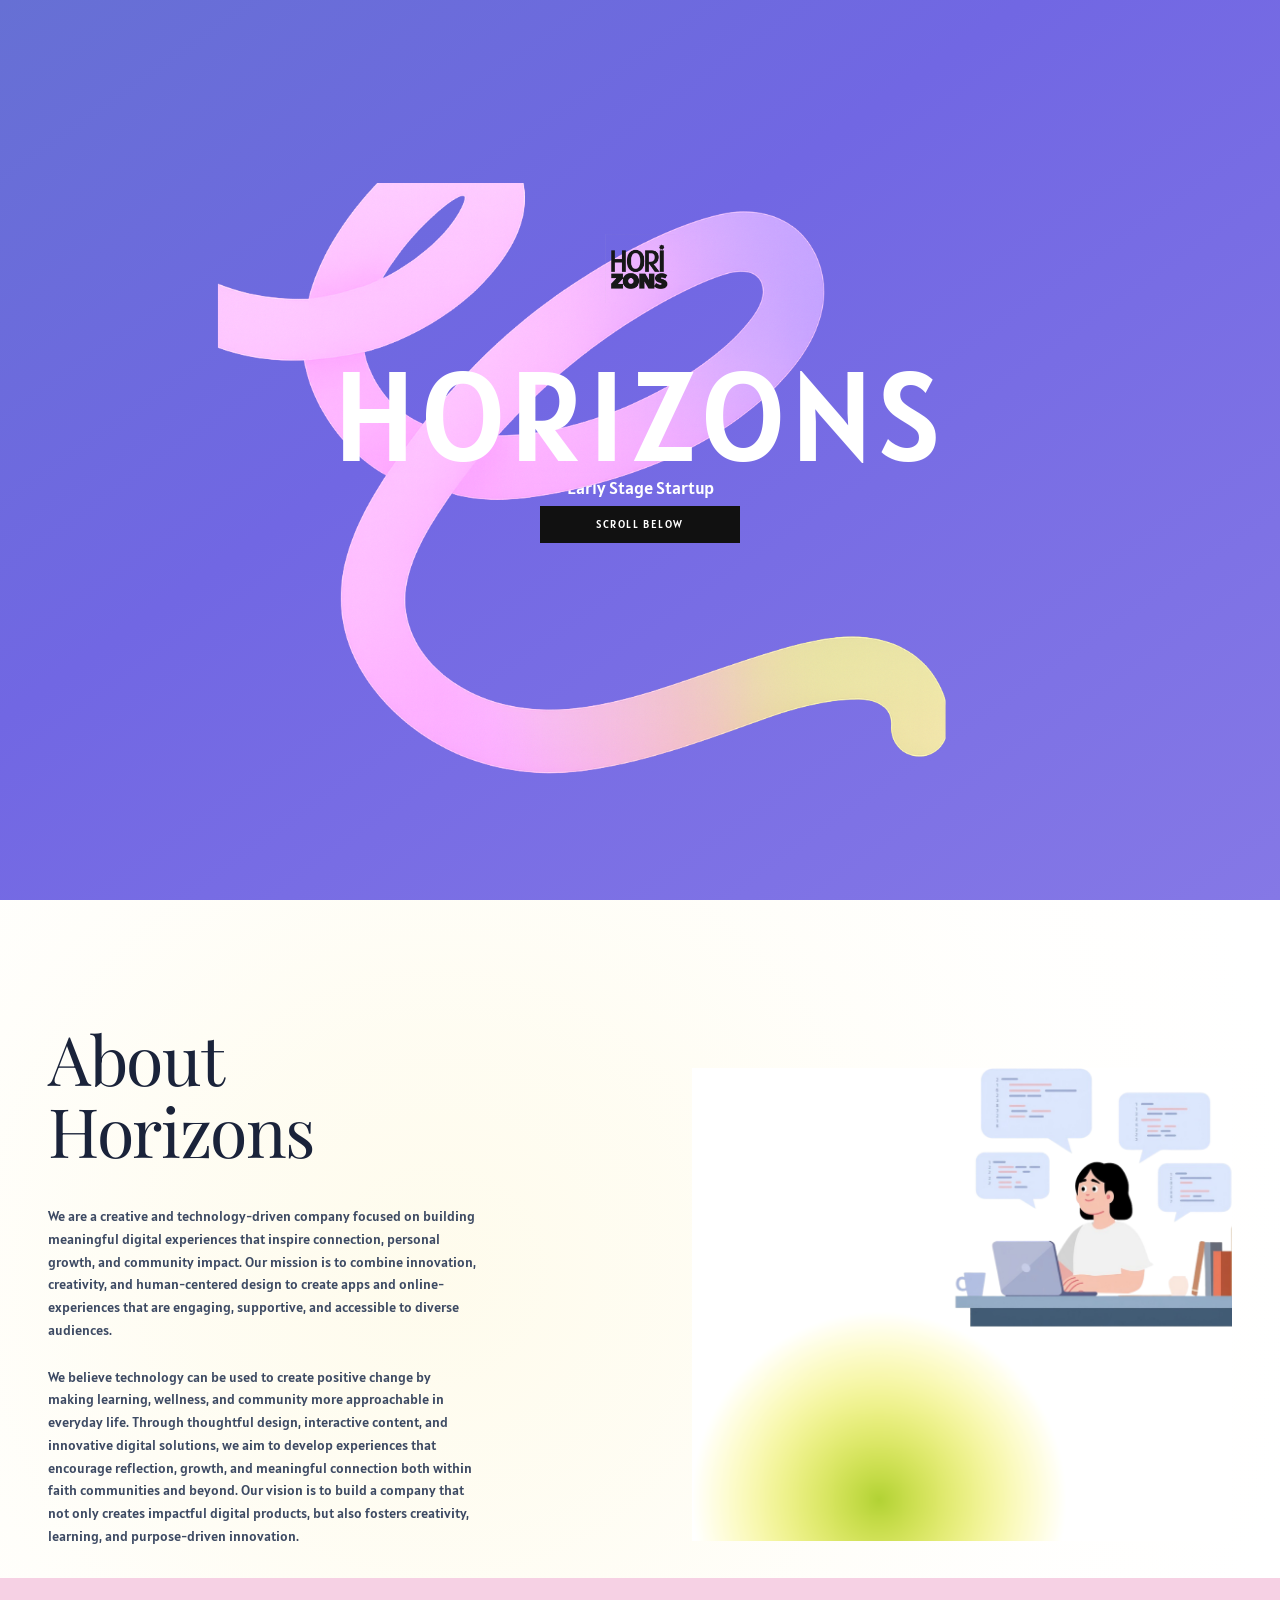
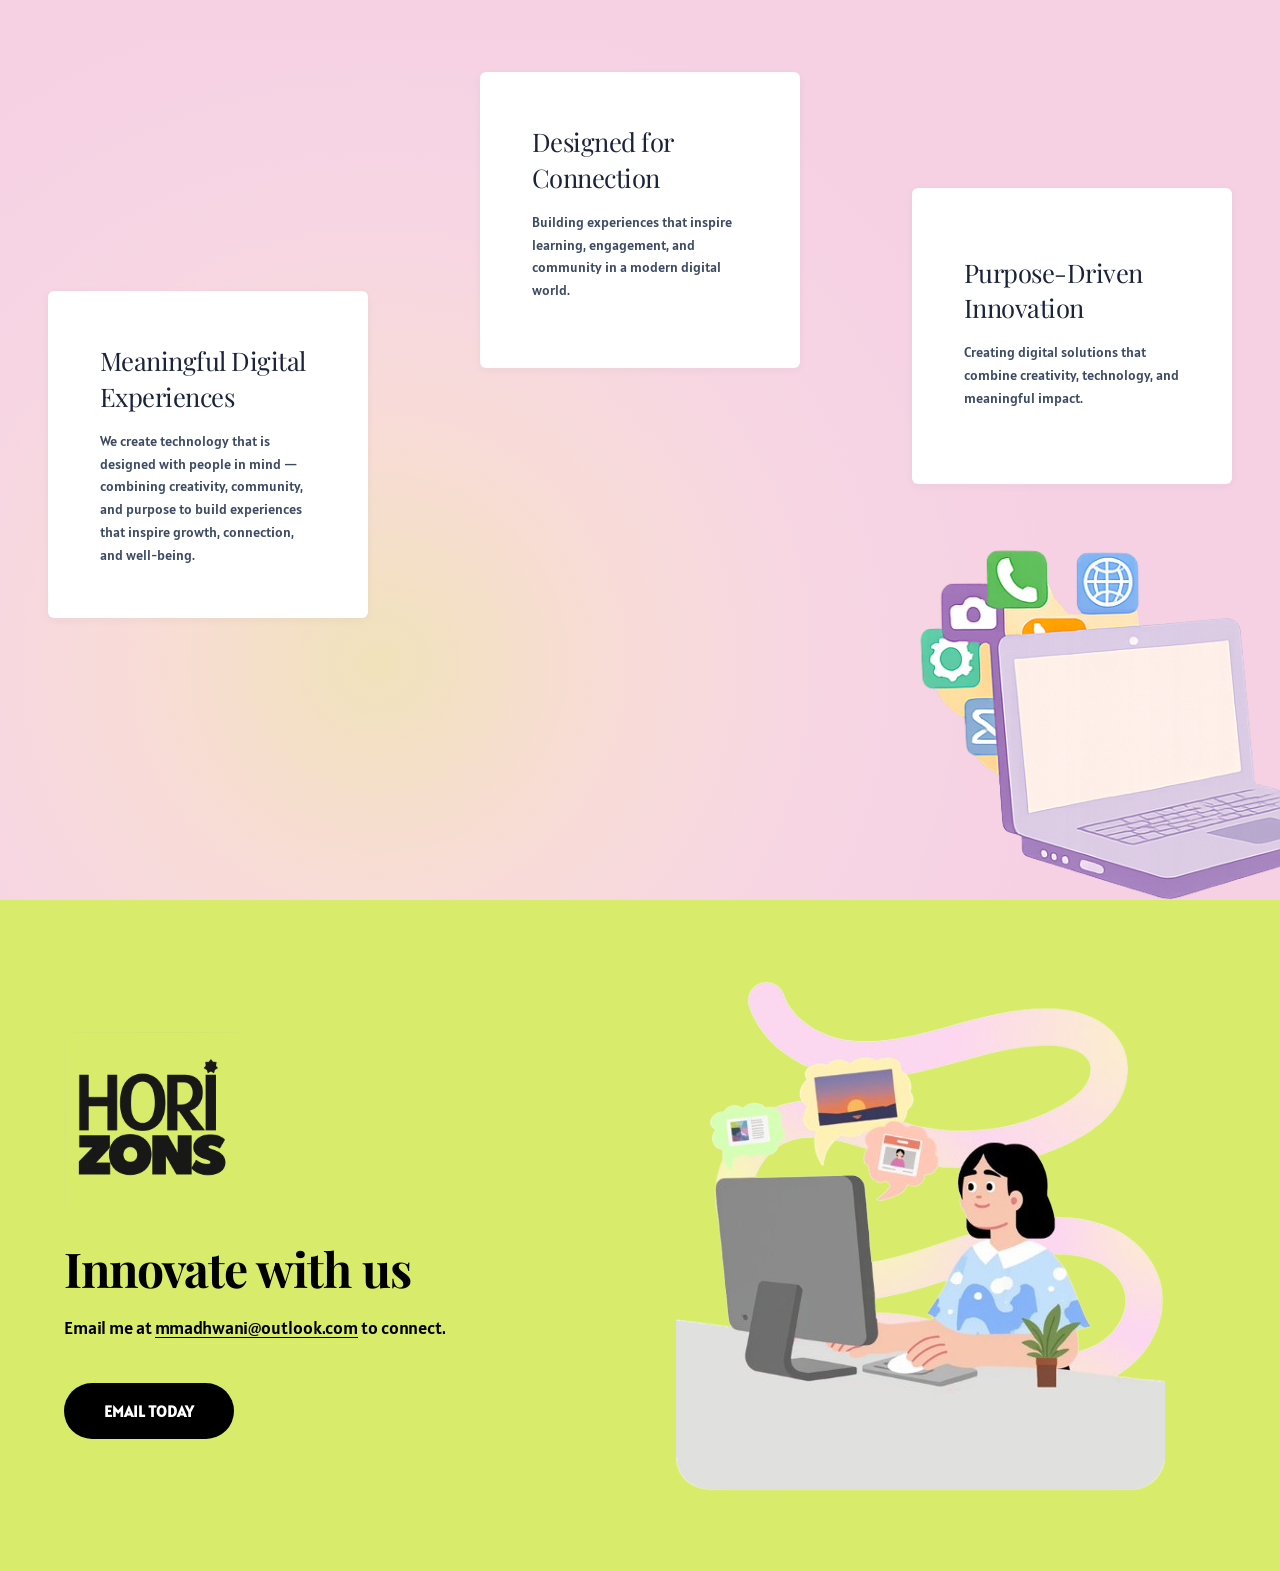
==== commit 3d334205: "Refine CTA section layout and styling" ====
--- a/index.html
+++ b/index.html
@@ -155,55 +155,24 @@
         </div>
       </section>
 
-    <!-- Ascend Journey & SoulQuests Section -->
-<section class="ascend" id="ascend-journey" aria-labelledby="ascend-heading">
-  <div class="container ascend__inner">
+      <!-- Final CTA / Contact Section -->
+      <section class="cta-section">
 
-    <!-- Top Area: Illustration and Text -->
-    <div class="ascend__top">
-      <figure class="ascend__media">
-        <img
-          src="assets/images/ascend-illustration.png"
-          alt="Illustration of a cute phone character holding a lightbulb"
-          class="ascend__illustration"
-          width="400"
-          height="400"
-        >
-      </figure>
+        <div class="cta-container">
+          <!-- Left Side: Text and CTA -->
+          <div class="cta-content">
+            <img src="assets/images/horizons-logo.png" alt="Horizons Logo" class="cta-logo">
+            <h2 class="cta-heading">Innovate with us</h2>
+            <p class="cta-paragraph">Email me at <a href="mailto:mmadhwani@outlook.com">mmadhwani@outlook.com</a> to connect.</p>
+            <a href="mailto:mmadhwani@outlook.com" class="cta-button">EMAIL TODAY</a>
+          </div>
 
-      <div class="ascend__content">
-        <h2 class="ascend__heading" id="ascend-heading">
-          About<br>
-          Ascend<br>
-          Journey + SoulQuests
-        </h2>
-        <p class="ascend__text">
-          A modern faith and wellness app designed to help young people grow spiritually, build healthy habits, and find encouragement through interactive journeys, daily proclamations, prayer tools, and calming digital experiences. By blending faith, personal growth, and gamified progression, the app creates a supportive space that feels uplifting, modern, and meaningful.
-        </p>
-      </div>
-    </div>
-
-    <!-- Bottom Area: 3-Column Feature Grid -->
-    <div class="ascend__grid">
-      <article class="ascend-feature">
-        <h3 class="ascend-feature__title">Build consistency in small, realistic steps</h3>
-        <p class="ascend-feature__body">Small daily steps, not overwhelming routines, so growth actually sticks.</p>
-      </article>
-
-      <article class="ascend-feature">
-        <h3 class="ascend-feature__title">Meets you exactly where you are emotionally</h3>
-        <p class="ascend-feature__body">Whether you're stressed, unmotivated, or searching for direction, the app adapts to your mindset.</p>
-      </article>
-
-      <article class="ascend-feature">
-        <h3 class="ascend-feature__title">Turns personal growth into something you actually want to come back to</h3>
-        <p class="ascend-feature__body">Instead of passive reading, you actively move, reflect, and progress through a guided journey.</p>
-      </article>
-    </div>
-
-  </div>
-</section>
-
+          <!-- Right Side: Illustration -->
+          <div class="cta-visual">
+            <img src="assets/images/contact-illustration.png" alt="Contact Horizons" class="cta-illustration">
+          </div>
+        </div>
+      </section>
     </main>
 
     <script src="js/main.js" defer></script>
--- a/css/style.css
+++ b/css/style.css
@@ -491,7 +491,6 @@
   background-color: var(--color-bg-cta); /* Uses existing design token */
   padding: 80px 5%;
   overflow: hidden;
-  margin-top: 60px; /* Adjust to match existing section spacing */
 }
 
 /* Background Ribbon/Shape */
--- a/css/components.css
+++ b/css/components.css
@@ -714,101 +714,3 @@
   margin-inline: auto;
 }
 
-
-/* =========================================
-   Ascend Journey & SoulQuests Section
-   ========================================= */
-
-.ascend {
-  padding: 6rem 0;
-  background-color: #fdfdfd; /* A soft, warm off-white */
-}
-
-.ascend__inner {
-  display: flex;
-  flex-direction: column;
-  gap: 5rem;
-}
-
-/* Top Area Layout */
-.ascend__top {
-  display: grid;
-  grid-template-columns: 1fr;
-  gap: 3rem;
-  align-items: center;
-}
-
-/* Side-by-side layout for desktop */
-@media (min-width: 768px) {
-  .ascend__top {
-    grid-template-columns: 1fr 1fr;
-  }
-}
-
-.ascend__media {
-  display: flex;
-  justify-content: center;
-  margin: 0;
-}
-
-.ascend__illustration {
-  max-width: 100%;
-  height: auto;
-  object-fit: contain;
-}
-
-/* Text Styling */
-.ascend__content {
-  text-align: left;
-}
-
-.ascend__heading {
-  font-family: 'Playfair Display', serif;
-  font-size: clamp(2.5rem, 5vw, 4rem);
-  line-height: 1.1;
-  font-weight: 400;
-  color: #111111;
-  margin-bottom: 1.5rem;
-}
-
-.ascend__text {
-  font-family: 'Alatsi', sans-serif;
-  font-size: 1.125rem;
-  line-height: 1.6;
-  color: #333333;
-}
-
-/* Bottom Grid Layout */
-.ascend__grid {
-  display: grid;
-  grid-template-columns: 1fr;
-  gap: 2.5rem;
-}
-
-/* Three columns for desktop */
-@media (min-width: 768px) {
-  .ascend__grid {
-    grid-template-columns: repeat(3, 1fr);
-  }
-}
-
-/* Feature Item Styling */
-.ascend-feature {
-  text-align: left;
-}
-
-.ascend-feature__title {
-  font-family: 'Playfair Display', serif;
-  font-size: 1.5rem;
-  line-height: 1.25;
-  font-weight: 600;
-  color: #111111;
-  margin-bottom: 0.75rem;
-}
-
-.ascend-feature__body {
-  font-family: 'Alatsi', sans-serif;
-  font-size: 1rem;
-  line-height: 1.5;
-  color: #555555;
-}
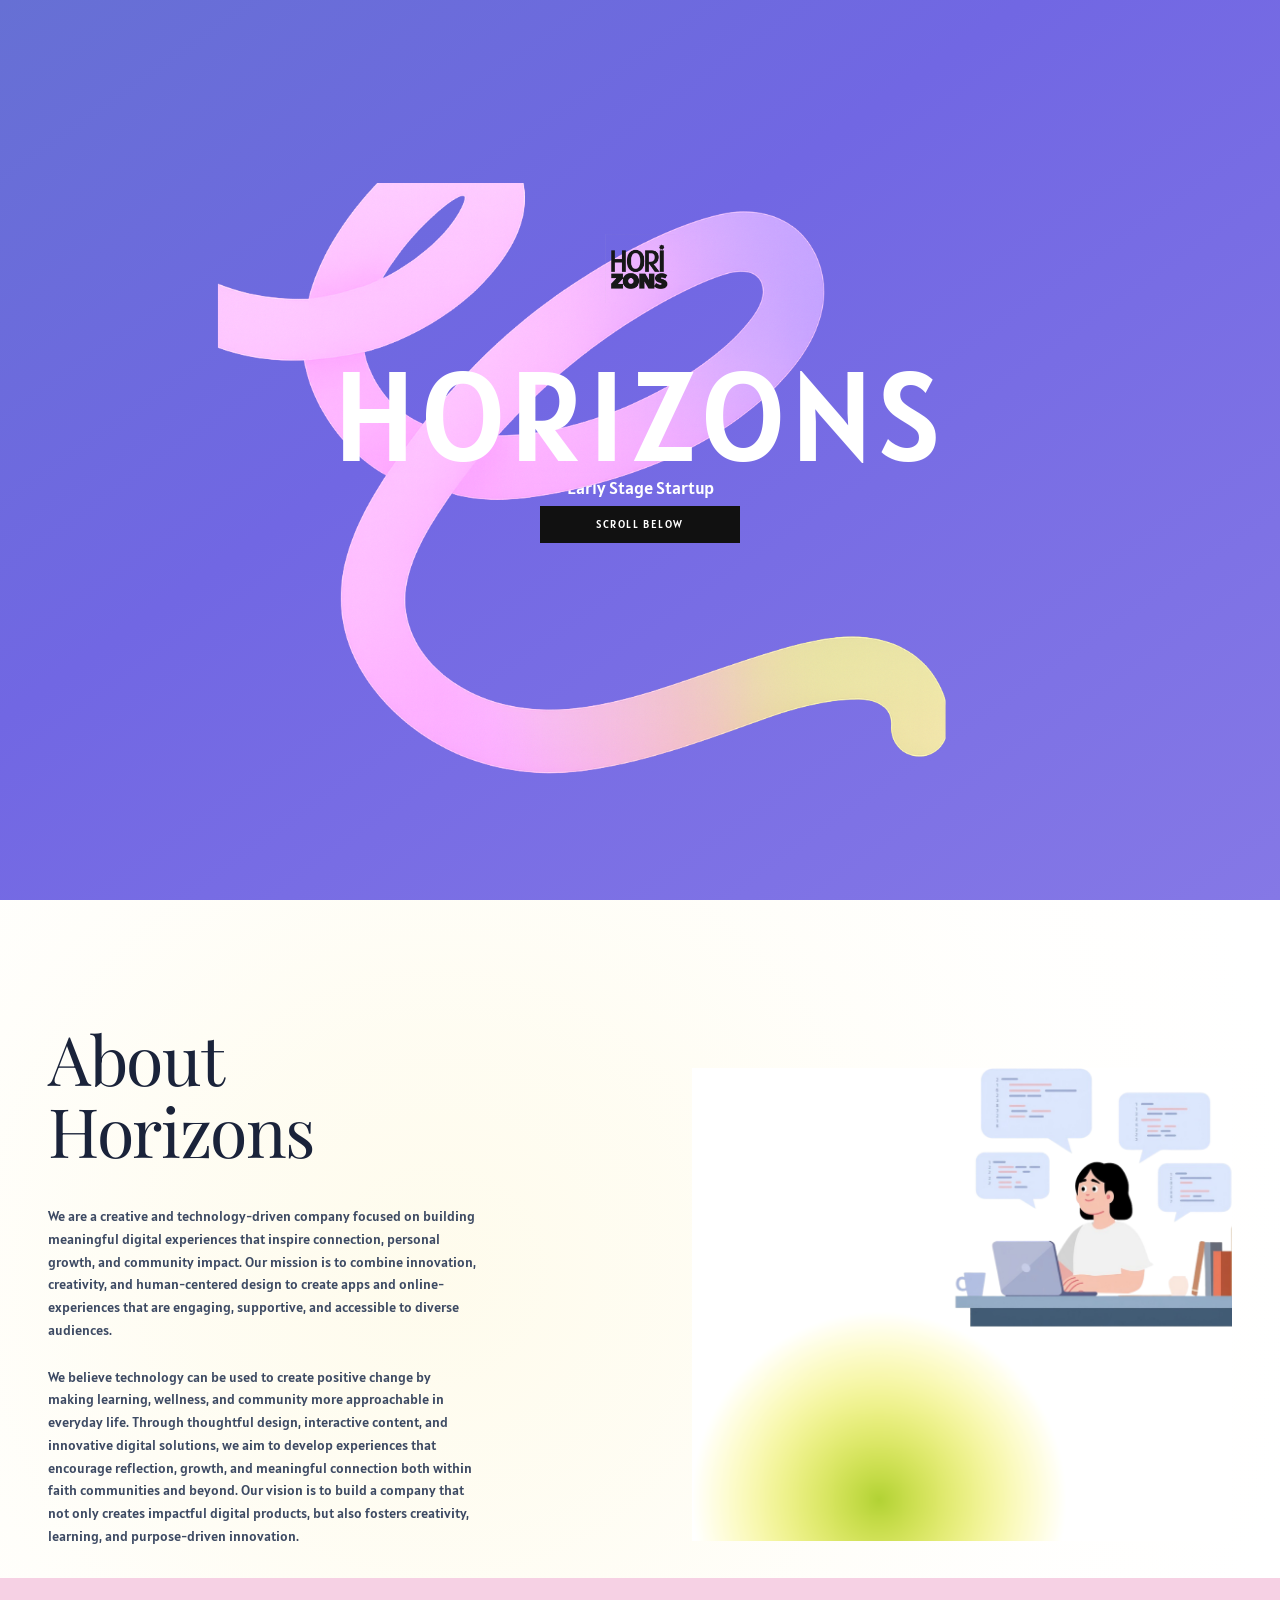
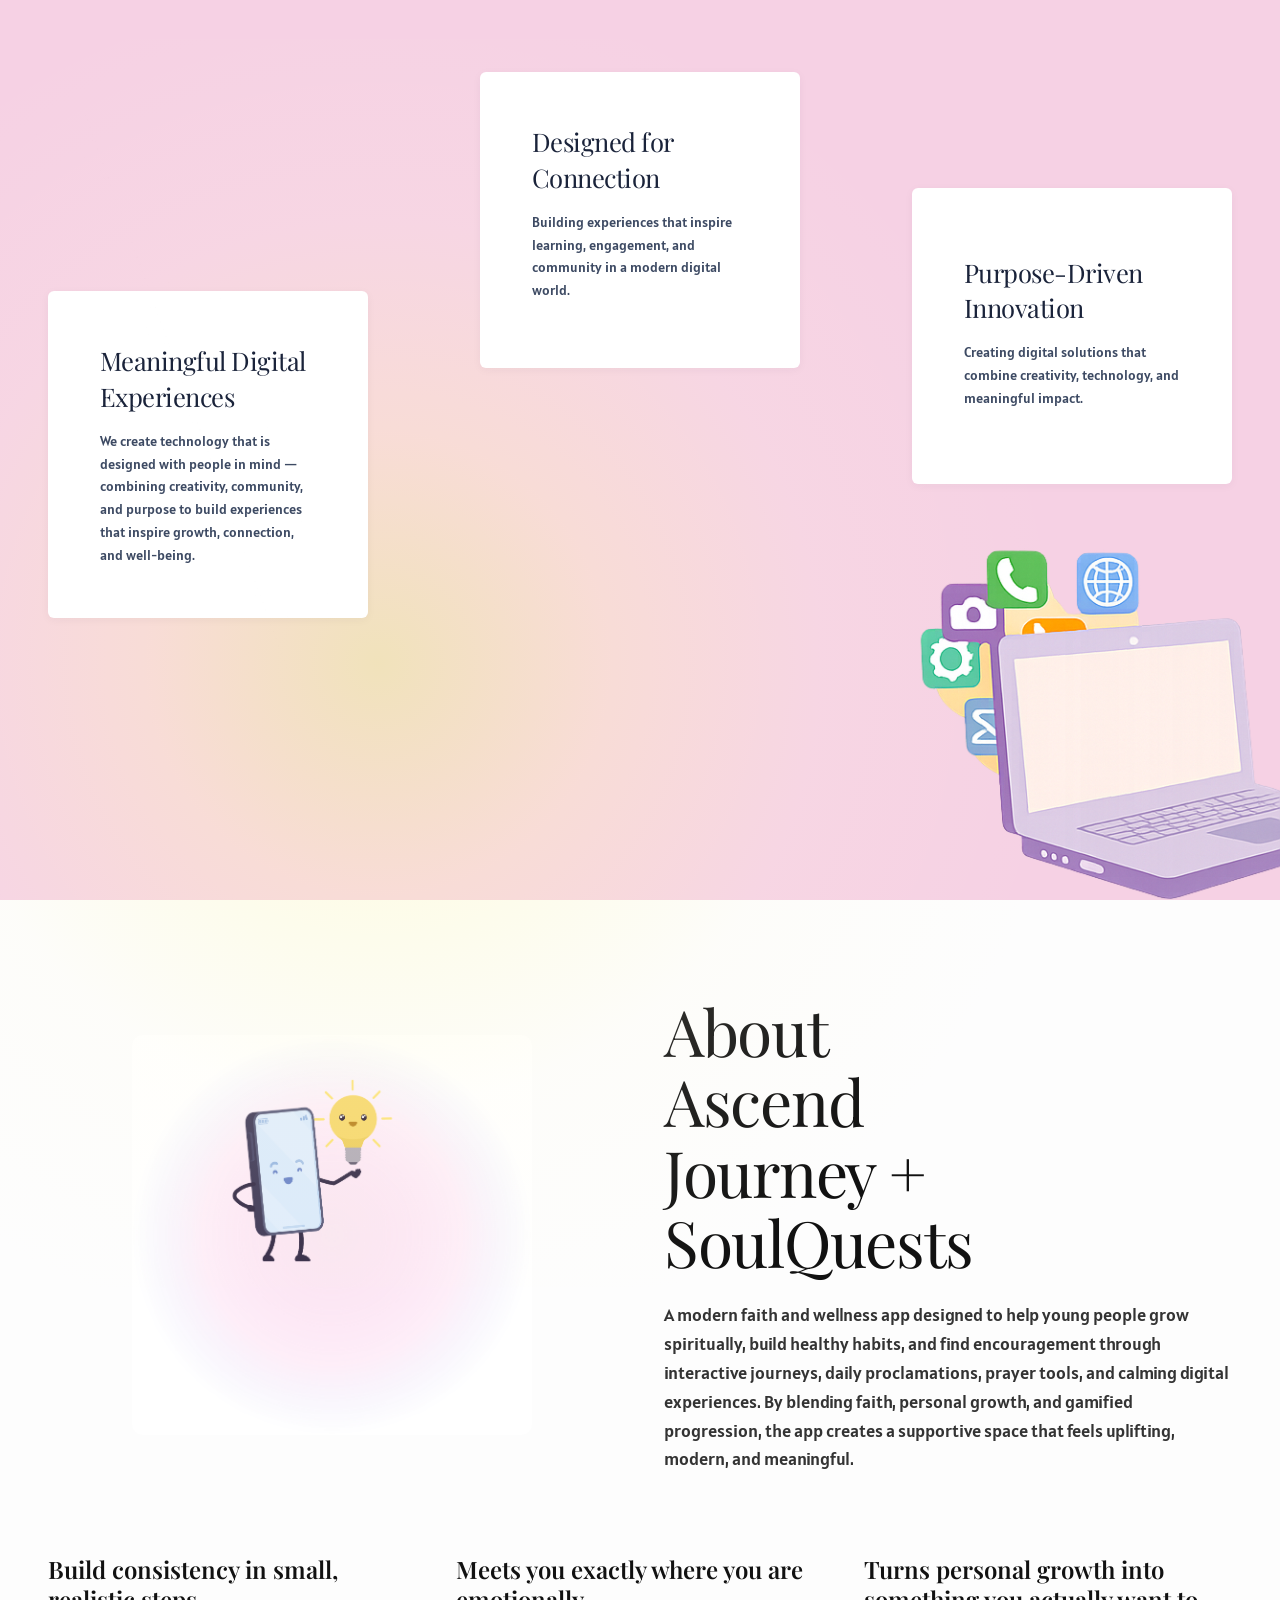
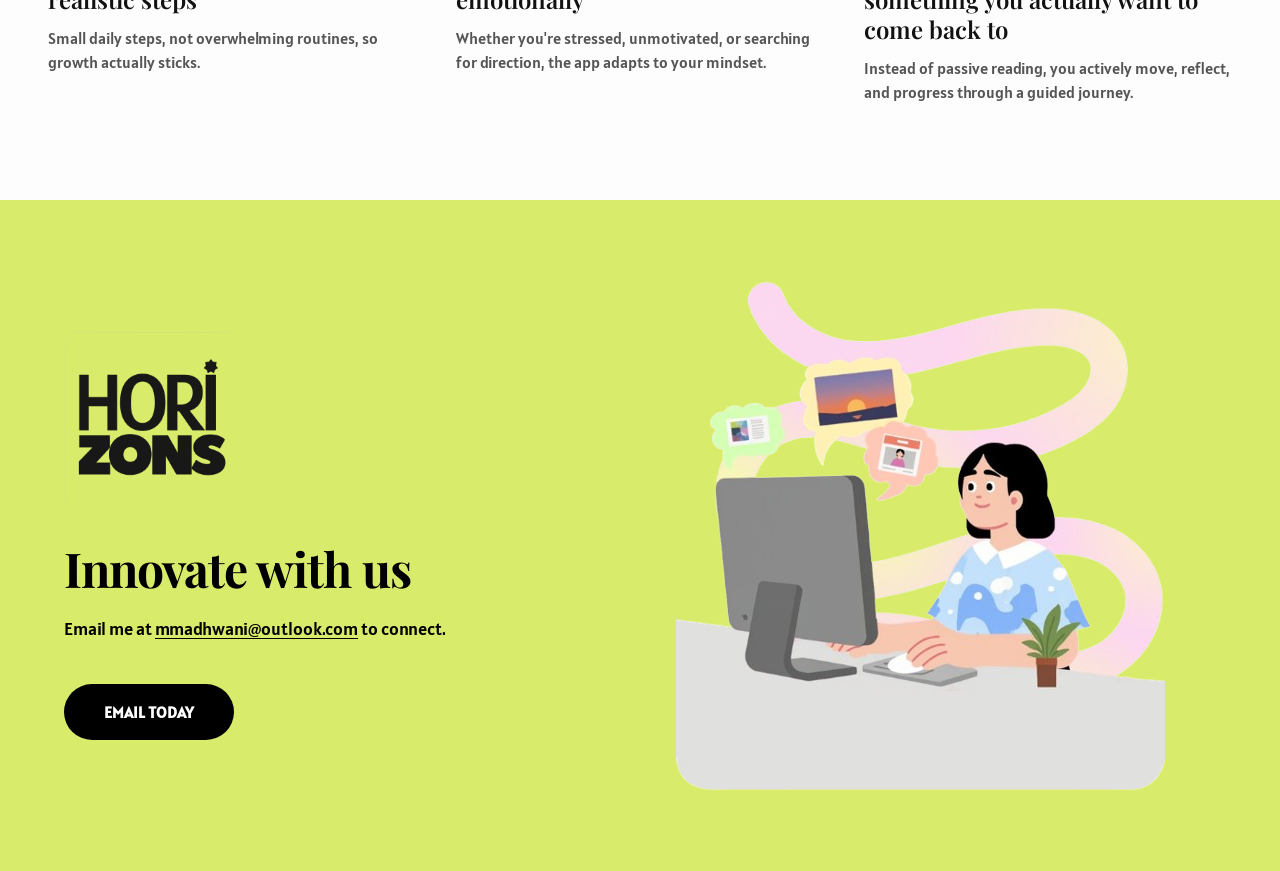
==== commit 97208b52: "Merge origin/main into feature/dennis Keep the Ascend Journey section from main and the CTA section " ====
--- a/index.html
+++ b/index.html
@@ -155,9 +155,57 @@
         </div>
       </section>
 
+      <!-- Ascend Journey & SoulQuests Section -->
+      <section class="ascend" id="ascend-journey" aria-labelledby="ascend-heading">
+        <div class="container ascend__inner">
+
+          <!-- Top Area: Illustration and Text -->
+          <div class="ascend__top">
+            <figure class="ascend__media">
+              <img
+                src="assets/images/ascend-illustration.png"
+                alt="Illustration of a cute phone character holding a lightbulb"
+                class="ascend__illustration"
+                width="400"
+                height="400"
+              >
+            </figure>
+
+            <div class="ascend__content">
+              <h2 class="ascend__heading" id="ascend-heading">
+                About<br>
+                Ascend<br>
+                Journey + SoulQuests
+              </h2>
+              <p class="ascend__text">
+                A modern faith and wellness app designed to help young people grow spiritually, build healthy habits, and find encouragement through interactive journeys, daily proclamations, prayer tools, and calming digital experiences. By blending faith, personal growth, and gamified progression, the app creates a supportive space that feels uplifting, modern, and meaningful.
+              </p>
+            </div>
+          </div>
+
+          <!-- Bottom Area: 3-Column Feature Grid -->
+          <div class="ascend__grid">
+            <article class="ascend-feature">
+              <h3 class="ascend-feature__title">Build consistency in small, realistic steps</h3>
+              <p class="ascend-feature__body">Small daily steps, not overwhelming routines, so growth actually sticks.</p>
+            </article>
+
+            <article class="ascend-feature">
+              <h3 class="ascend-feature__title">Meets you exactly where you are emotionally</h3>
+              <p class="ascend-feature__body">Whether you're stressed, unmotivated, or searching for direction, the app adapts to your mindset.</p>
+            </article>
+
+            <article class="ascend-feature">
+              <h3 class="ascend-feature__title">Turns personal growth into something you actually want to come back to</h3>
+              <p class="ascend-feature__body">Instead of passive reading, you actively move, reflect, and progress through a guided journey.</p>
+            </article>
+          </div>
+
+        </div>
+      </section>
+
       <!-- Final CTA / Contact Section -->
       <section class="cta-section">
-
         <div class="cta-container">
           <!-- Left Side: Text and CTA -->
           <div class="cta-content">
--- a/css/components.css
+++ b/css/components.css
@@ -714,3 +714,100 @@
   margin-inline: auto;
 }
 
+/* =========================================
+   Ascend Journey & SoulQuests Section
+   ========================================= */
+
+.ascend {
+  padding: 6rem 0;
+  background-color: #fdfdfd; /* A soft, warm off-white */
+}
+
+.ascend__inner {
+  display: flex;
+  flex-direction: column;
+  gap: 5rem;
+}
+
+/* Top Area Layout */
+.ascend__top {
+  display: grid;
+  grid-template-columns: 1fr;
+  gap: 3rem;
+  align-items: center;
+}
+
+/* Side-by-side layout for desktop */
+@media (min-width: 768px) {
+  .ascend__top {
+    grid-template-columns: 1fr 1fr;
+  }
+}
+
+.ascend__media {
+  display: flex;
+  justify-content: center;
+  margin: 0;
+}
+
+.ascend__illustration {
+  max-width: 100%;
+  height: auto;
+  object-fit: contain;
+}
+
+/* Text Styling */
+.ascend__content {
+  text-align: left;
+}
+
+.ascend__heading {
+  font-family: 'Playfair Display', serif;
+  font-size: clamp(2.5rem, 5vw, 4rem);
+  line-height: 1.1;
+  font-weight: 400;
+  color: #111111;
+  margin-bottom: 1.5rem;
+}
+
+.ascend__text {
+  font-family: 'Alatsi', sans-serif;
+  font-size: 1.125rem;
+  line-height: 1.6;
+  color: #333333;
+}
+
+/* Bottom Grid Layout */
+.ascend__grid {
+  display: grid;
+  grid-template-columns: 1fr;
+  gap: 2.5rem;
+}
+
+/* Three columns for desktop */
+@media (min-width: 768px) {
+  .ascend__grid {
+    grid-template-columns: repeat(3, 1fr);
+  }
+}
+
+/* Feature Item Styling */
+.ascend-feature {
+  text-align: left;
+}
+
+.ascend-feature__title {
+  font-family: 'Playfair Display', serif;
+  font-size: 1.5rem;
+  line-height: 1.25;
+  font-weight: 600;
+  color: #111111;
+  margin-bottom: 0.75rem;
+}
+
+.ascend-feature__body {
+  font-family: 'Alatsi', sans-serif;
+  font-size: 1rem;
+  line-height: 1.5;
+  color: #555555;
+}
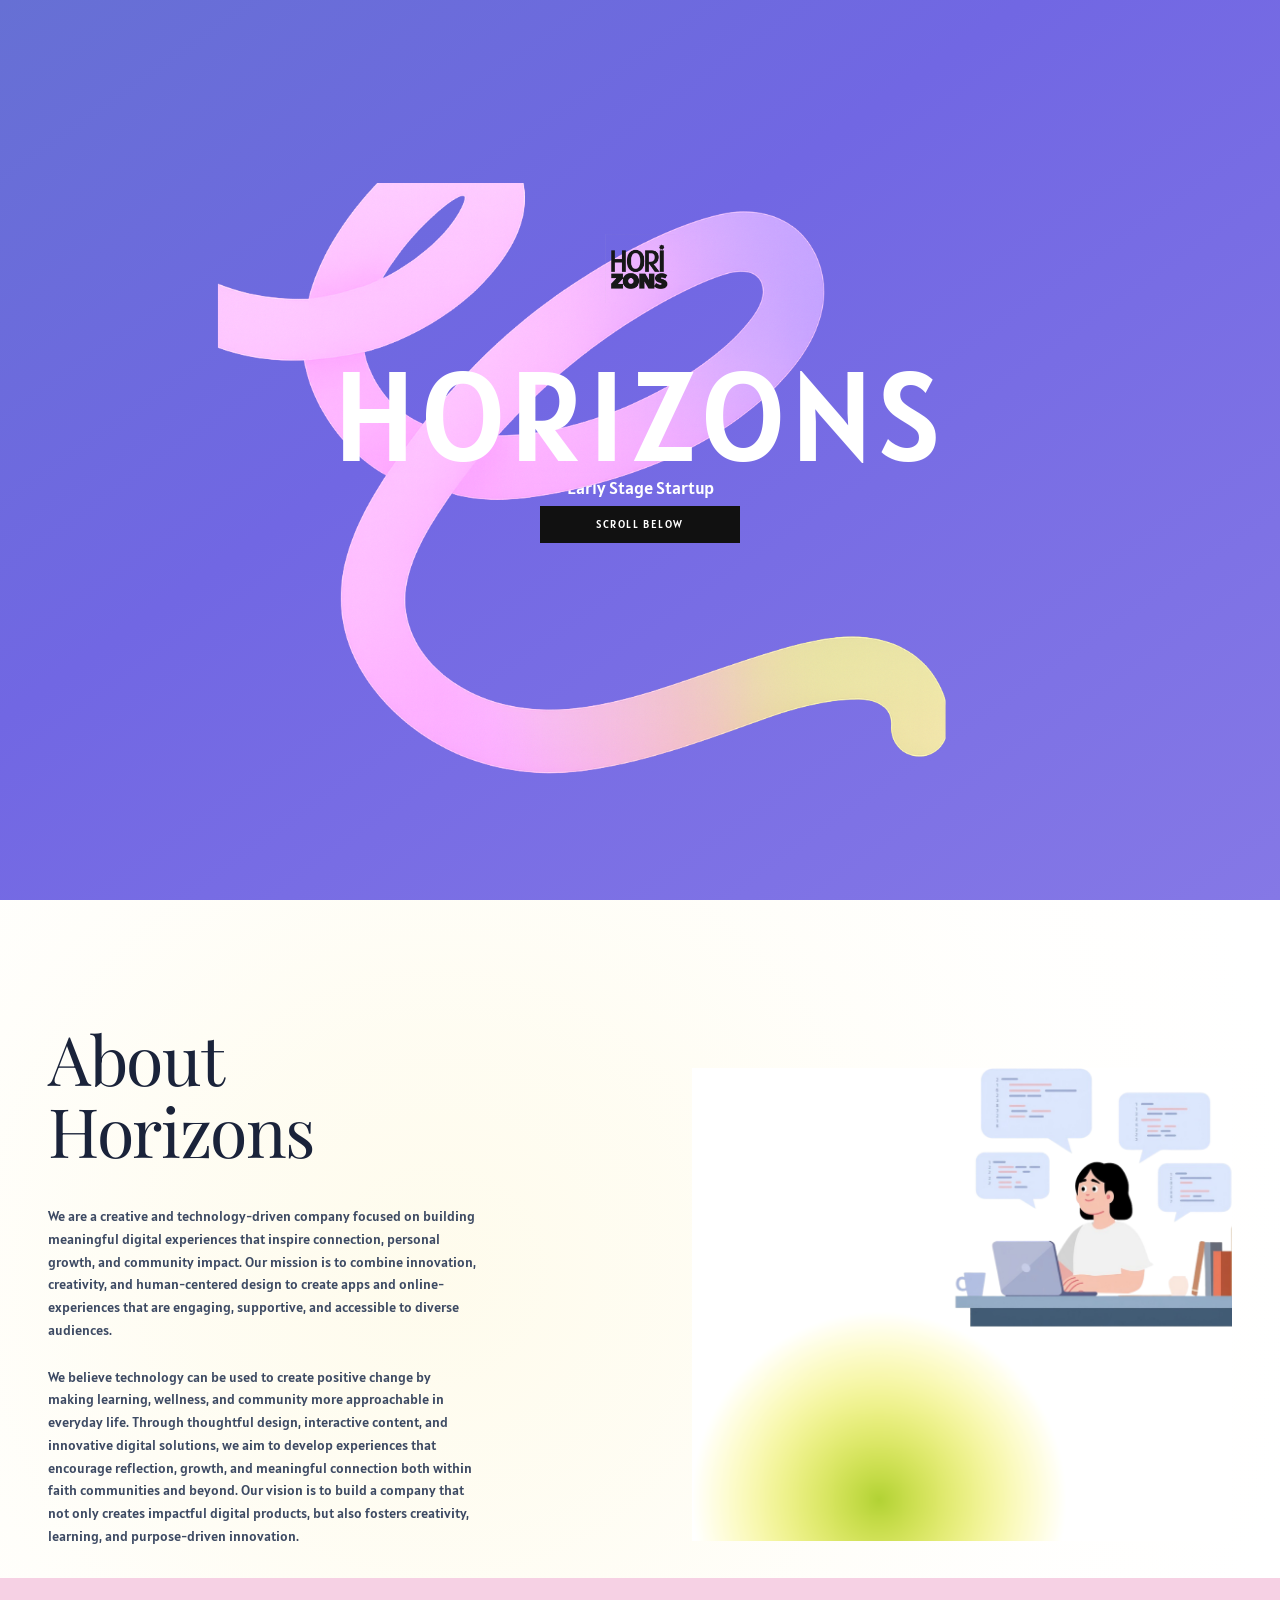
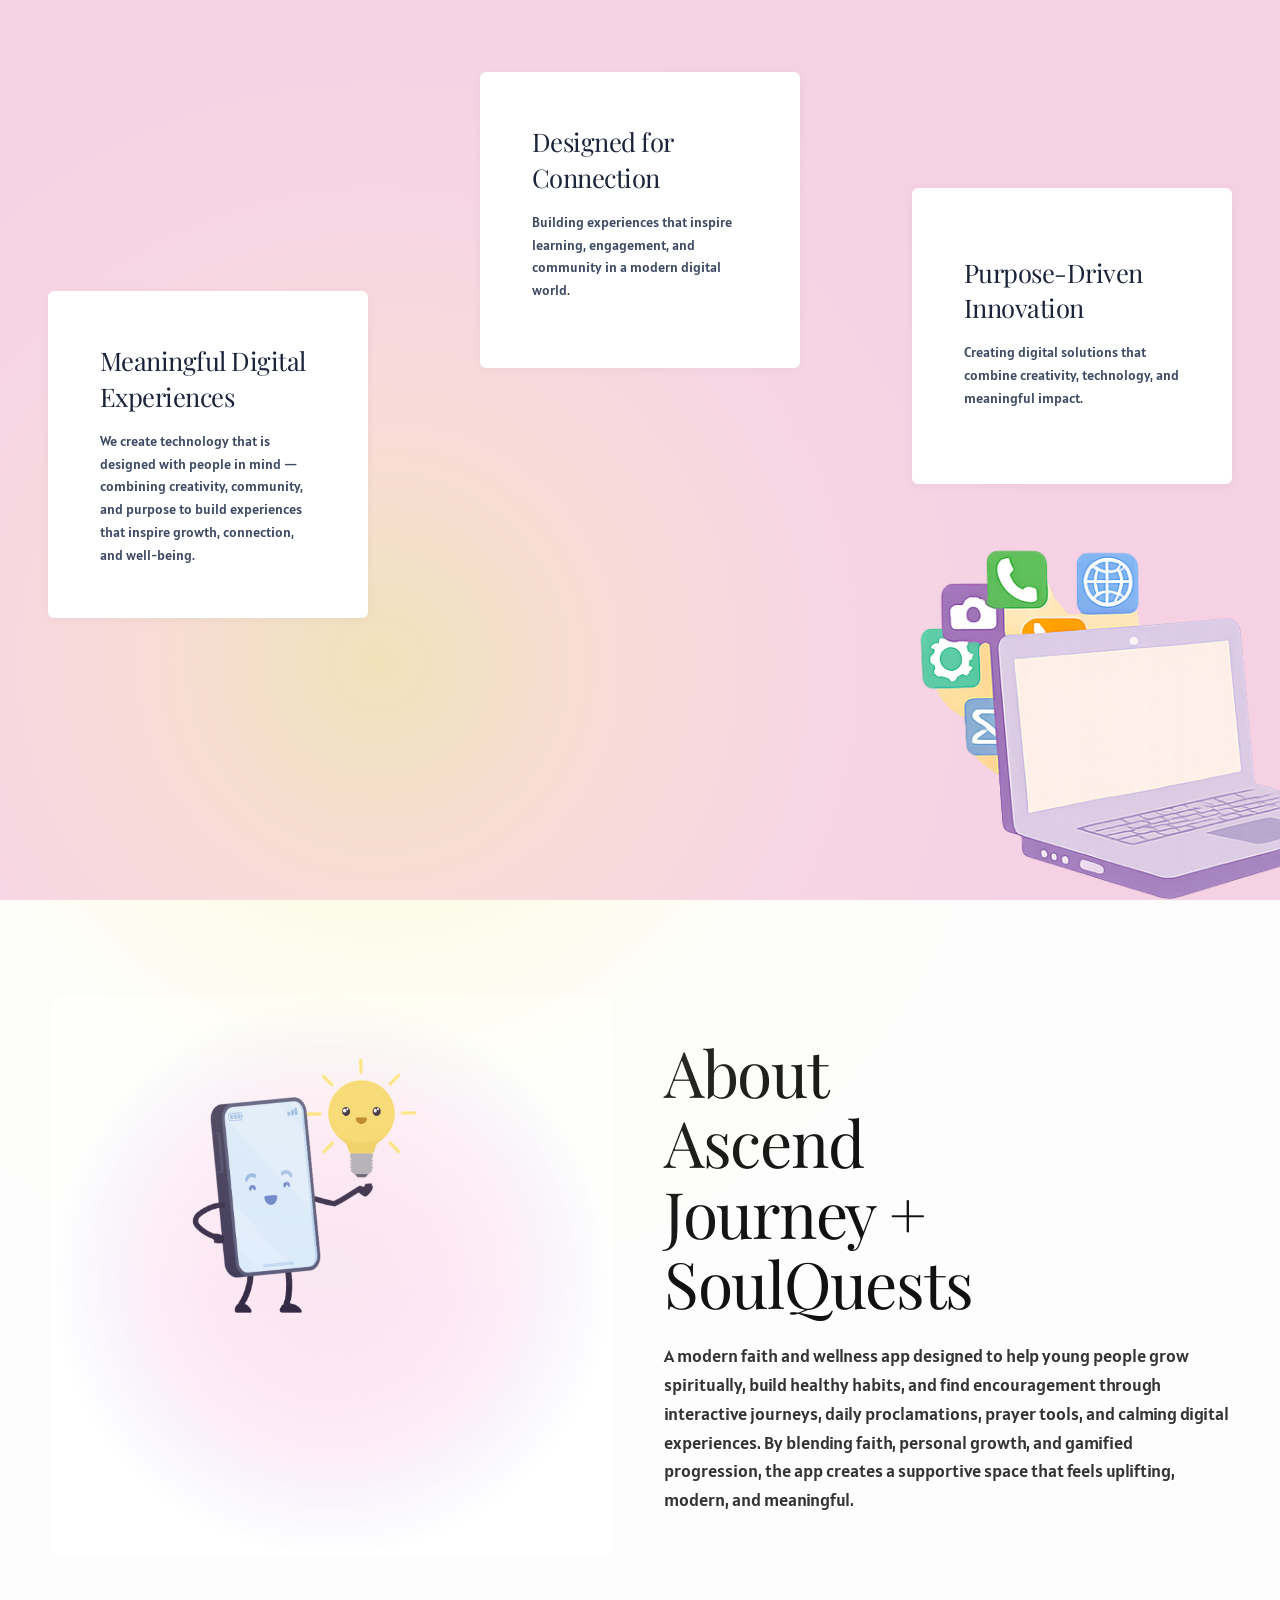
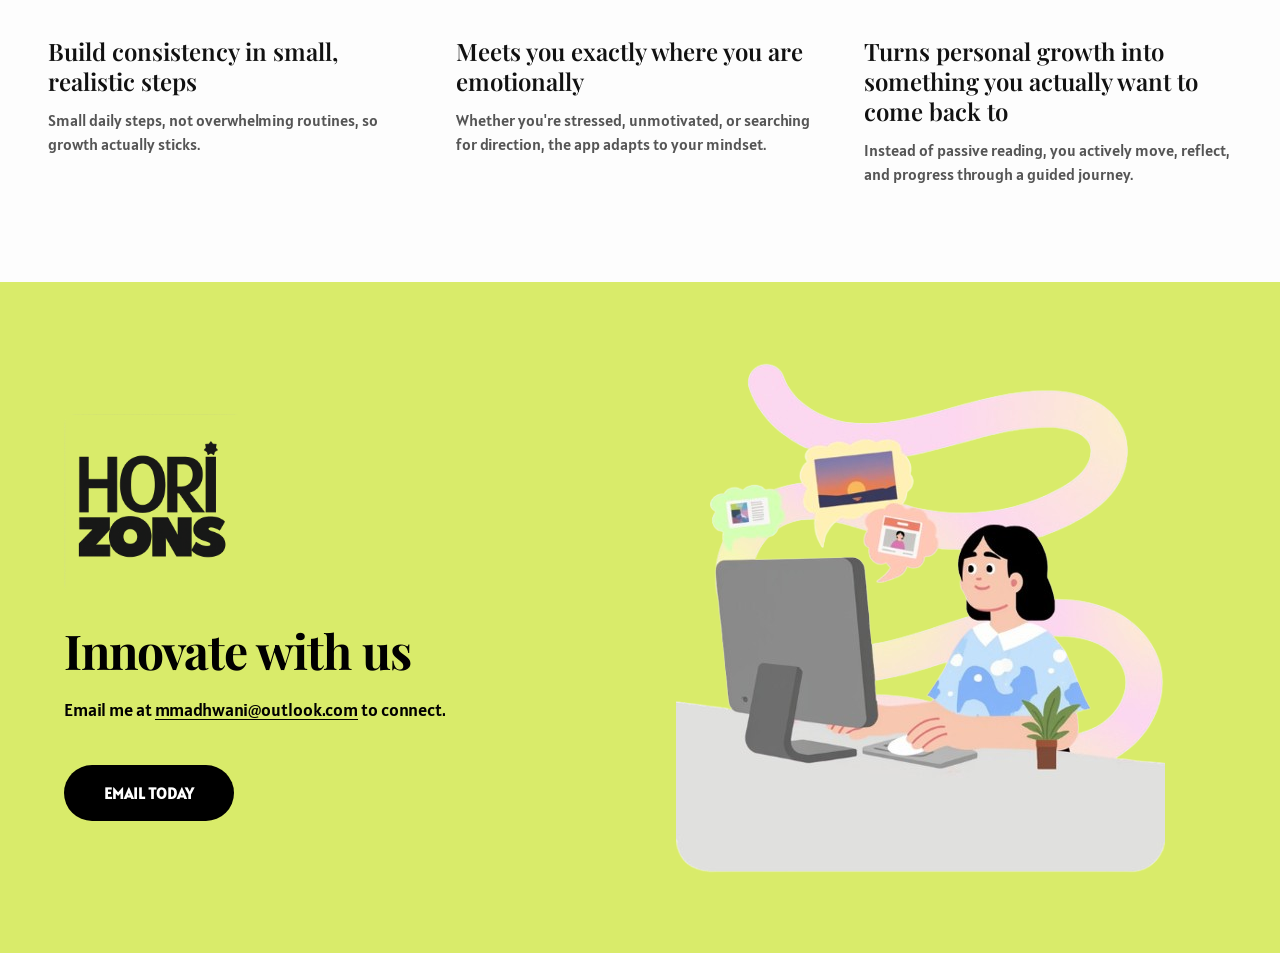
==== commit 21e3c2c4: "Merge main into feature/dennis and resolve conflicts" ====
--- a/index.html
+++ b/index.html
@@ -166,8 +166,8 @@
                 src="assets/images/ascend-illustration.png"
                 alt="Illustration of a cute phone character holding a lightbulb"
                 class="ascend__illustration"
-                width="400"
-                height="400"
+                width="560"
+                height="560"
               >
             </figure>
 
--- a/css/components.css
+++ b/css/components.css
@@ -751,7 +751,8 @@
 }
 
 .ascend__illustration {
-  max-width: 100%;
+  width: 100%;
+  max-width: 560px;
   height: auto;
   object-fit: contain;
 }
